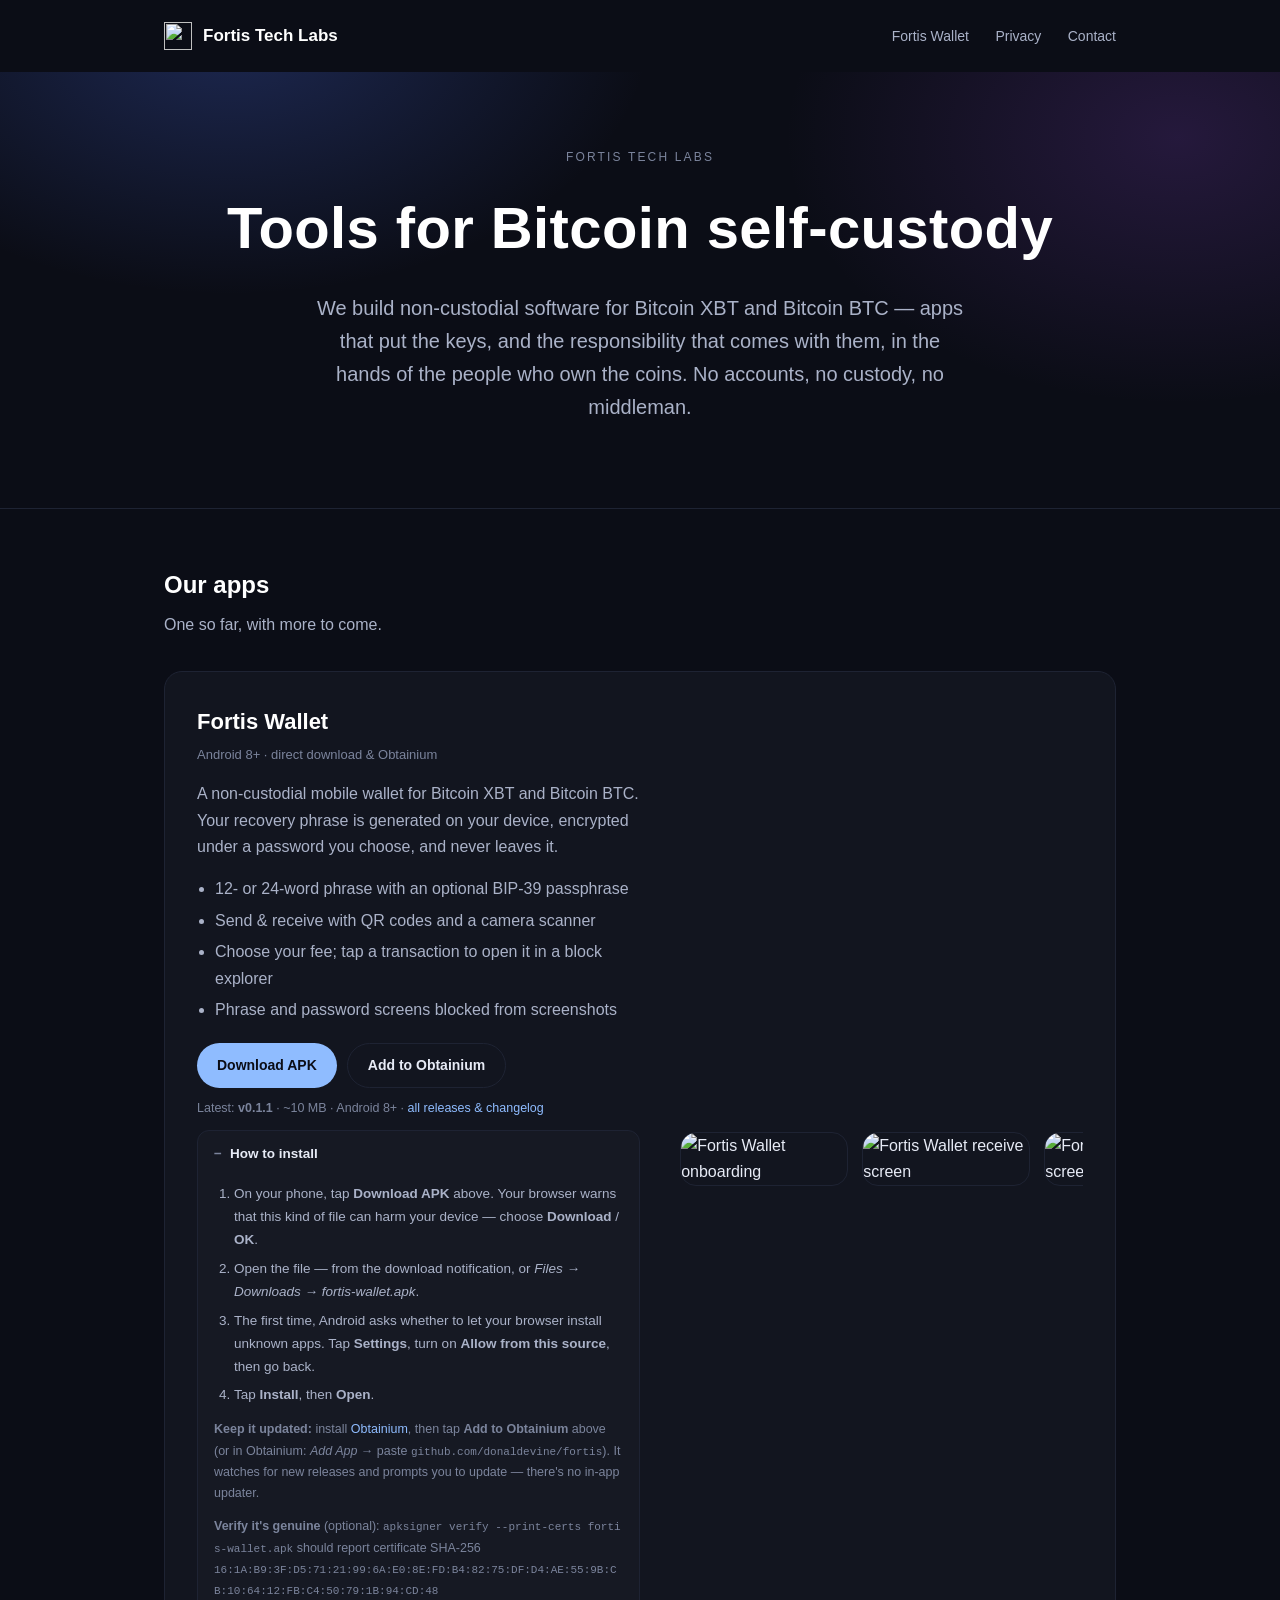
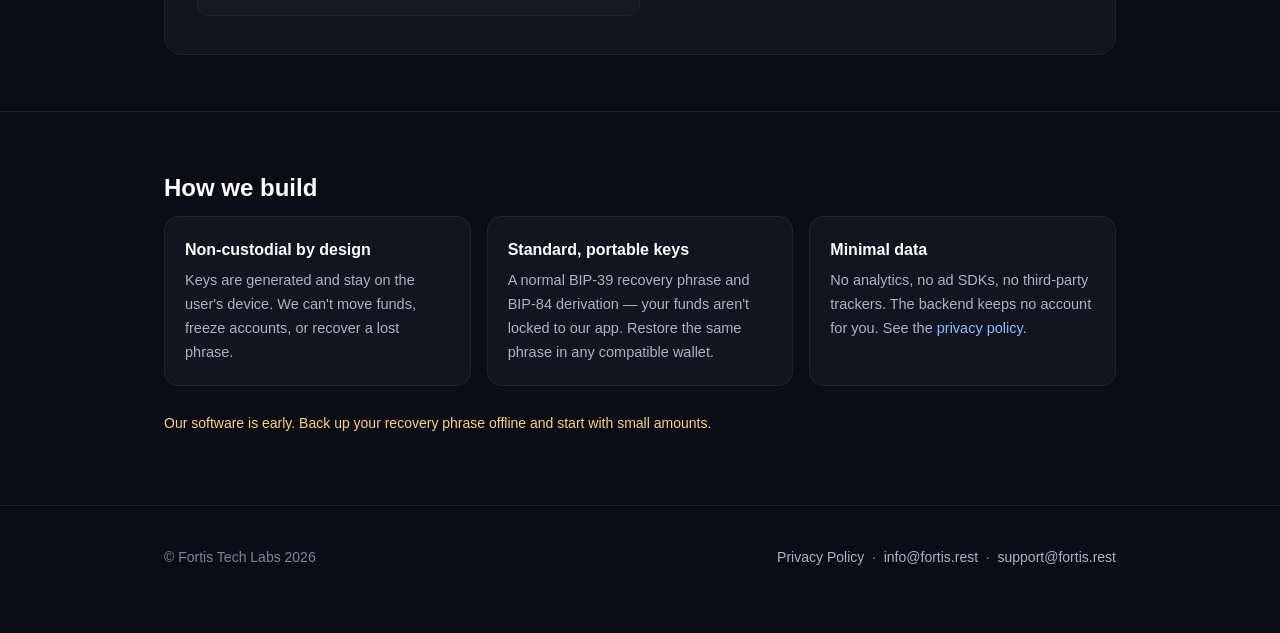
==== site/index.html @ 6f4e207f "site: "How to install" steps on the download card Sideloaded APK — spell out the browser warning, th" ====
<!doctype html>
<html lang="en">
<head>
<meta charset="utf-8">
<meta name="viewport" content="width=device-width, initial-scale=1">
<title>Fortis Tech Labs — tools for Bitcoin self-custody</title>
<meta name="description" content="Fortis Tech Labs builds non-custodial software for Bitcoin. Our first app is Fortis Wallet, for Bitcoin XBT and Bitcoin BTC.">
<meta property="og:title" content="Fortis Tech Labs">
<meta property="og:description" content="Non-custodial software for Bitcoin XBT and Bitcoin BTC.">
<meta property="og:type" content="website">
<meta property="og:url" content="https://fortis.rest/">
<meta property="og:image" content="https://fortis.rest/img/receive.jpg">
<link rel="icon" href="/icon.svg">
<style>
  :root {
    color-scheme: dark;
    --bg: #0b0d16; --card: #12151f; --line: #1e2333;
    --ink: #e7ebf6; --dim: #aab2c8; --faint: #7b849c; --accent: #8fbcff;
  }
  * { box-sizing: border-box; }
  html { scroll-behavior: smooth; overflow-x: hidden; }
  body {
    margin: 0; background: var(--bg); color: var(--ink);
    font: 16px/1.65 -apple-system, "Segoe UI", Roboto, Helvetica, Arial, sans-serif;
    -webkit-text-size-adjust: 100%; overflow-x: hidden;
  }
  img { max-width: 100%; }
  a { color: var(--accent); text-decoration: none; }
  a:hover { text-decoration: underline; }
  .wrap { max-width: 1000px; margin: 0 auto; padding: 0 24px; }

  nav { display: flex; align-items: center; justify-content: space-between; padding: 22px 0; }
  nav .brand { display: flex; align-items: center; gap: 11px; font-weight: 700; font-size: 17px; color: #fff; }
  nav .brand img { width: 28px; height: 28px; }
  nav .links a { color: var(--dim); margin-left: 22px; font-size: 14px; }

  header.hero {
    text-align: center; padding: 76px 0 84px;
    background:
      radial-gradient(600px 380px at 18% -10%, rgba(63,92,196,.34), transparent 70%),
      radial-gradient(560px 380px at 92% 15%, rgba(111,58,168,.26), transparent 70%);
  }
  header.hero .eyebrow { color: var(--faint); letter-spacing: .18em; text-transform: uppercase; font-size: 12px; }
  header.hero h1 { font-size: clamp(34px, 7vw, 58px); margin: 12px 0 16px; letter-spacing: .4px; color: #fff; }
  header.hero p { font-size: clamp(16px, 3.4vw, 20px); color: var(--dim); margin: 0 auto; max-width: 660px; }

  section { padding: 56px 0; border-top: 1px solid var(--line); }
  section h2 { font-size: 24px; color: #fff; margin: 0 0 8px; }
  section .lead { color: var(--dim); max-width: 660px; margin: 0 0 32px; }

  .product {
    display: grid; grid-template-columns: 1.1fr 1fr; gap: 40px; align-items: center;
    background: var(--card); border: 1px solid var(--line); border-radius: 18px; padding: 32px;
  }
  .product h3 { margin: 0 0 4px; font-size: 22px; color: #fff; }
  .product .kicker { color: var(--faint); font-size: 13px; margin: 0 0 14px; }
  .product ul { margin: 14px 0 20px; padding-left: 18px; color: var(--dim); }
  .product li { margin: 5px 0; }
  .product .cta { display: inline-block; font-size: 13px; color: var(--faint);
    border: 1px solid var(--line); border-radius: 999px; padding: 7px 16px; }
  .dl { display: flex; flex-wrap: wrap; gap: 10px; margin: 4px 0 10px; }
  .dl a { display: inline-flex; align-items: center; gap: 8px; font-size: 14px;
    font-weight: 600; border-radius: 999px; padding: 10px 20px; }
  .dl .primary { background: var(--accent); color: #0b0d16; }
  .dl .primary:hover { text-decoration: none; filter: brightness(1.06); }
  .dl .secondary { border: 1px solid var(--line); color: var(--ink); }
  .dl .secondary:hover { text-decoration: none; border-color: var(--accent); }
  .dl-note { font-size: 12.5px; color: var(--faint); margin: 0 0 10px; line-height: 1.7; }
  .dl-note code { font-size: 11px; word-break: break-all; }
  .install { margin: 0 0 6px; border: 1px solid var(--line); border-radius: 12px;
    background: rgba(255,255,255,.015); }
  .install > summary { cursor: pointer; padding: 12px 16px; font-size: 13.5px;
    font-weight: 600; color: var(--ink); list-style: none; }
  .install > summary::-webkit-details-marker { display: none; }
  .install > summary::marker { content: ""; }
  .install > summary::before { content: "+"; color: var(--faint); margin-right: 8px; }
  .install[open] > summary::before { content: "\2212"; }
  .install .body { padding: 0 16px 14px; }
  .install ol { margin: 4px 0 0; padding-left: 20px; color: var(--dim);
    font-size: 13.5px; line-height: 1.7; }
  .install li { margin: 6px 0; }
  .install .sub { margin: 12px 0 0; font-size: 12.5px; color: var(--faint); line-height: 1.7; }
  .install code { font-size: 11px; word-break: break-all; }
  .product .shots { display: flex; gap: 14px; max-width: 100%; overflow-x: auto; padding-bottom: 8px; }
  .product .shots img { width: 168px; flex: none; border-radius: 16px; border: 1px solid var(--line); }

  .grid { display: grid; grid-template-columns: repeat(auto-fit, minmax(min(100%, 220px), 1fr)); gap: 16px; }
  .feature { background: var(--card); border: 1px solid var(--line); border-radius: 14px; padding: 20px; }
  .feature h3 { margin: 0 0 6px; font-size: 16px; color: #fff; }
  .feature p { margin: 0; color: var(--dim); font-size: 14.5px; }

  footer { border-top: 1px solid var(--line); padding: 40px 0 64px; color: var(--faint); font-size: 14px; }
  footer .row { display: flex; flex-wrap: wrap; gap: 14px 26px; align-items: center; justify-content: space-between; }
  footer a { color: var(--dim); }
  .warn { color: #ffcf7a; }

  @media (max-width: 720px) {
    .product { grid-template-columns: 1fr; gap: 26px; padding: 24px; }
  }
  @media (max-width: 560px) {
    nav .links a[href="#wallet"] { display: none; }
    nav .links a { margin-left: 16px; font-size: 13px; }
    header.hero { padding: 52px 0 60px; }
    section { padding: 44px 0; }
  }
</style>
</head>
<body>

<div class="wrap">
  <nav>
    <span class="brand"><img src="/icon.svg" alt=""> Fortis Tech Labs</span>
    <span class="links">
      <a href="#wallet">Fortis Wallet</a>
      <a href="/privacy">Privacy</a>
      <a href="mailto:info@fortis.rest">Contact</a>
    </span>
  </nav>
</div>

<header class="hero">
  <div class="wrap">
    <div class="eyebrow">Fortis Tech Labs</div>
    <h1>Tools for Bitcoin self-custody</h1>
    <p>We build non-custodial software for Bitcoin XBT and Bitcoin BTC — apps that put the keys, and the responsibility that comes with them, in the hands of the people who own the coins. No accounts, no custody, no middleman.</p>
  </div>
</header>

<section id="wallet">
  <div class="wrap">
    <h2>Our apps</h2>
    <p class="lead">One so far, with more to come.</p>
    <div class="product">
      <div>
        <h3>Fortis Wallet</h3>
        <p class="kicker">Android 8+ · direct download &amp; Obtainium</p>
        <p style="color:var(--dim)">A non-custodial mobile wallet for Bitcoin XBT and Bitcoin BTC. Your recovery phrase is generated on your device, encrypted under a password you choose, and never leaves it.</p>
        <ul>
          <li>12- or 24-word phrase with an optional BIP-39 passphrase</li>
          <li>Send &amp; receive with QR codes and a camera scanner</li>
          <li>Choose your fee; tap a transaction to open it in a block explorer</li>
          <li>Phrase and password screens blocked from screenshots</li>
        </ul>
        <div class="dl">
          <a class="primary" href="https://github.com/donaldevine/fortis/releases/latest/download/fortis-wallet.apk">Download APK</a>
          <a class="secondary" href="https://apps.obtainium.imranr.dev/redirect?r=obtainium%3A%2F%2Fadd%2Fhttps%253A%252F%252Fgithub.com%252Fdonaldevine%252Ffortis" target="_blank" rel="noopener">Add to Obtainium</a>
        </div>
        <p class="dl-note">
          Latest: <strong>v0.1.1</strong> · ~10&nbsp;MB · Android 8+ ·
          <a href="https://github.com/donaldevine/fortis/releases">all releases &amp; changelog</a>
        </p>
        <details class="install" open>
          <summary>How to install</summary>
          <div class="body">
            <ol>
              <li>On your phone, tap <strong>Download APK</strong> above. Your browser warns that this kind of file can harm your device — choose <strong>Download</strong> / <strong>OK</strong>.</li>
              <li>Open the file — from the download notification, or <em>Files → Downloads → fortis-wallet.apk</em>.</li>
              <li>The first time, Android asks whether to let your browser install unknown apps. Tap <strong>Settings</strong>, turn on <strong>Allow from this source</strong>, then go back.</li>
              <li>Tap <strong>Install</strong>, then <strong>Open</strong>.</li>
            </ol>
            <p class="sub">
              <strong>Keep it updated:</strong> install <a href="https://obtainium.imranr.dev/">Obtainium</a>, then tap
              <strong>Add to Obtainium</strong> above (or in Obtainium: <em>Add App</em> → paste
              <code>github.com/donaldevine/fortis</code>). It watches for new releases and prompts you to update — there's no in-app updater.
            </p>
            <p class="sub">
              <strong>Verify it's genuine</strong> (optional): <code>apksigner verify --print-certs fortis-wallet.apk</code>
              should report certificate SHA-256<br>
              <code>16:1A:B9:3F:D5:71:21:99:6A:E0:8E:FD:B4:82:75:DF:D4:AE:55:9B:CB:10:64:12:FB:C4:50:79:1B:94:CD:48</code>
            </p>
          </div>
        </details>
      </div>
      <div class="shots">
        <img src="/img/onboard.jpg" alt="Fortis Wallet onboarding" loading="lazy">
        <img src="/img/receive.jpg" alt="Fortis Wallet receive screen" loading="lazy">
        <img src="/img/send.jpg" alt="Fortis Wallet send screen" loading="lazy">
      </div>
    </div>
  </div>
</section>

<section>
  <div class="wrap">
    <h2>How we build</h2>
    <div class="grid">
      <div class="feature">
        <h3>Non-custodial by design</h3>
        <p>Keys are generated and stay on the user's device. We can't move funds, freeze accounts, or recover a lost phrase.</p>
      </div>
      <div class="feature">
        <h3>Standard, portable keys</h3>
        <p>A normal BIP-39 recovery phrase and BIP-84 derivation — your funds aren't locked to our app. Restore the same phrase in any compatible wallet.</p>
      </div>
      <div class="feature">
        <h3>Minimal data</h3>
        <p>No analytics, no ad SDKs, no third-party trackers. The backend keeps no account for you. See the <a href="/privacy">privacy policy</a>.</p>
      </div>
    </div>
    <p class="warn" style="font-size:14px; margin-top:26px">Our software is early. Back up your recovery phrase offline and start with small amounts.</p>
  </div>
</section>

<footer>
  <div class="wrap row">
    <span>&copy; Fortis Tech Labs 2026</span>
    <span>
      <a href="/privacy">Privacy Policy</a> &nbsp;·&nbsp;
      <a href="mailto:info@fortis.rest">info@fortis.rest</a> &nbsp;·&nbsp;
      <a href="mailto:support@fortis.rest">support@fortis.rest</a>
    </span>
  </div>
</footer>

</body>
</html>
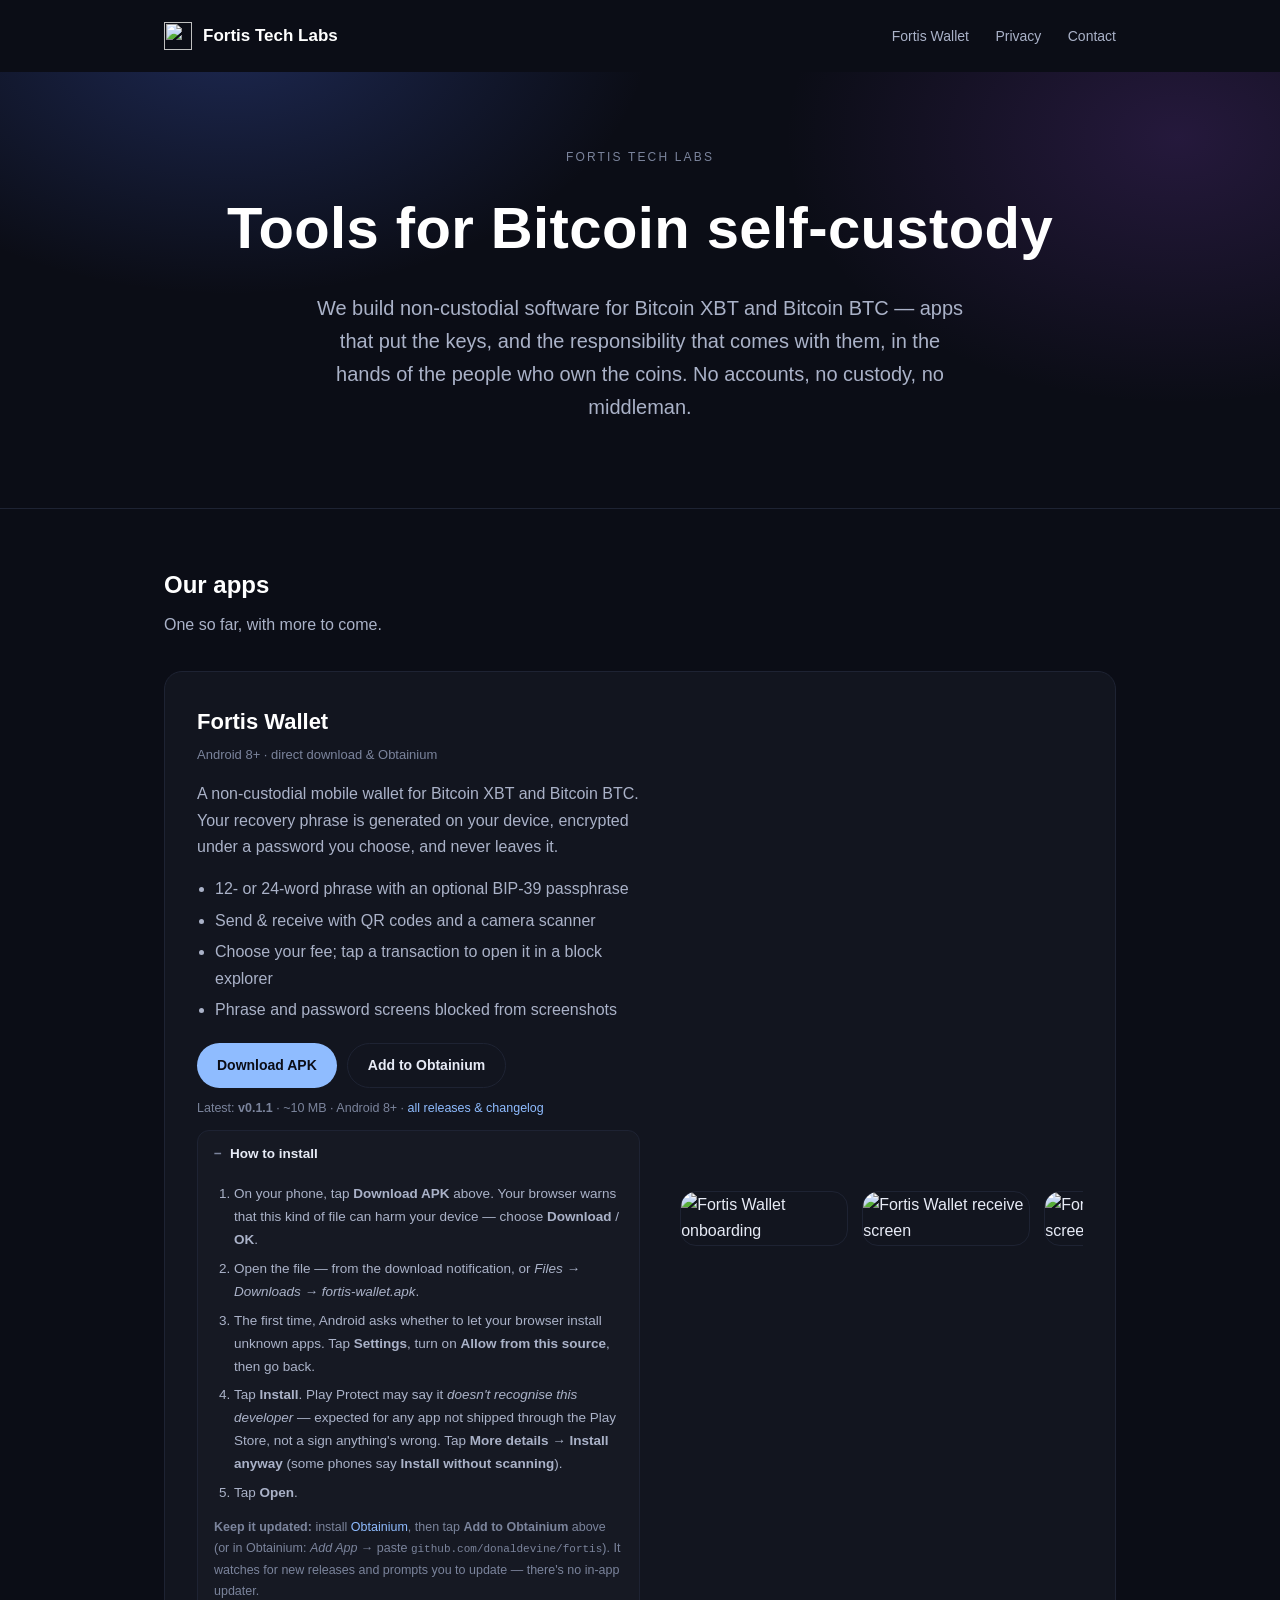
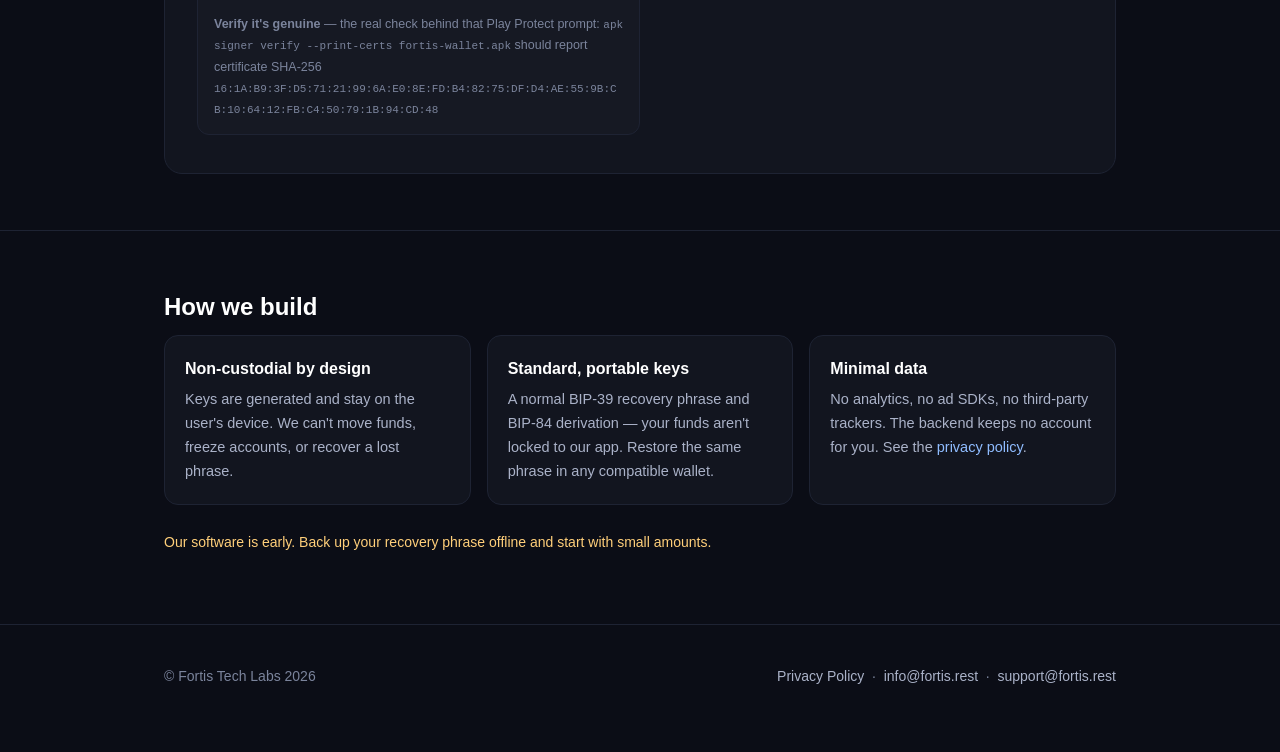
==== commit 71245bfc: "site: cover the Play Protect "unrecognised developer" prompt Every Pixel hits this on a sideloaded i" ====
--- a/site/index.html
+++ b/site/index.html
@@ -156,7 +156,8 @@
               <li>On your phone, tap <strong>Download APK</strong> above. Your browser warns that this kind of file can harm your device — choose <strong>Download</strong> / <strong>OK</strong>.</li>
               <li>Open the file — from the download notification, or <em>Files → Downloads → fortis-wallet.apk</em>.</li>
               <li>The first time, Android asks whether to let your browser install unknown apps. Tap <strong>Settings</strong>, turn on <strong>Allow from this source</strong>, then go back.</li>
-              <li>Tap <strong>Install</strong>, then <strong>Open</strong>.</li>
+              <li>Tap <strong>Install</strong>. Play Protect may say it <em>doesn't recognise this developer</em> — expected for any app not shipped through the Play Store, not a sign anything's wrong. Tap <strong>More details → Install anyway</strong> (some phones say <strong>Install without scanning</strong>).</li>
+              <li>Tap <strong>Open</strong>.</li>
             </ol>
             <p class="sub">
               <strong>Keep it updated:</strong> install <a href="https://obtainium.imranr.dev/">Obtainium</a>, then tap
@@ -164,8 +165,8 @@
               <code>github.com/donaldevine/fortis</code>). It watches for new releases and prompts you to update — there's no in-app updater.
             </p>
             <p class="sub">
-              <strong>Verify it's genuine</strong> (optional): <code>apksigner verify --print-certs fortis-wallet.apk</code>
-              should report certificate SHA-256<br>
+              <strong>Verify it's genuine</strong> — the real check behind that Play Protect prompt:
+              <code>apksigner verify --print-certs fortis-wallet.apk</code> should report certificate SHA-256<br>
               <code>16:1A:B9:3F:D5:71:21:99:6A:E0:8E:FD:B4:82:75:DF:D4:AE:55:9B:CB:10:64:12:FB:C4:50:79:1B:94:CD:48</code>
             </p>
           </div>
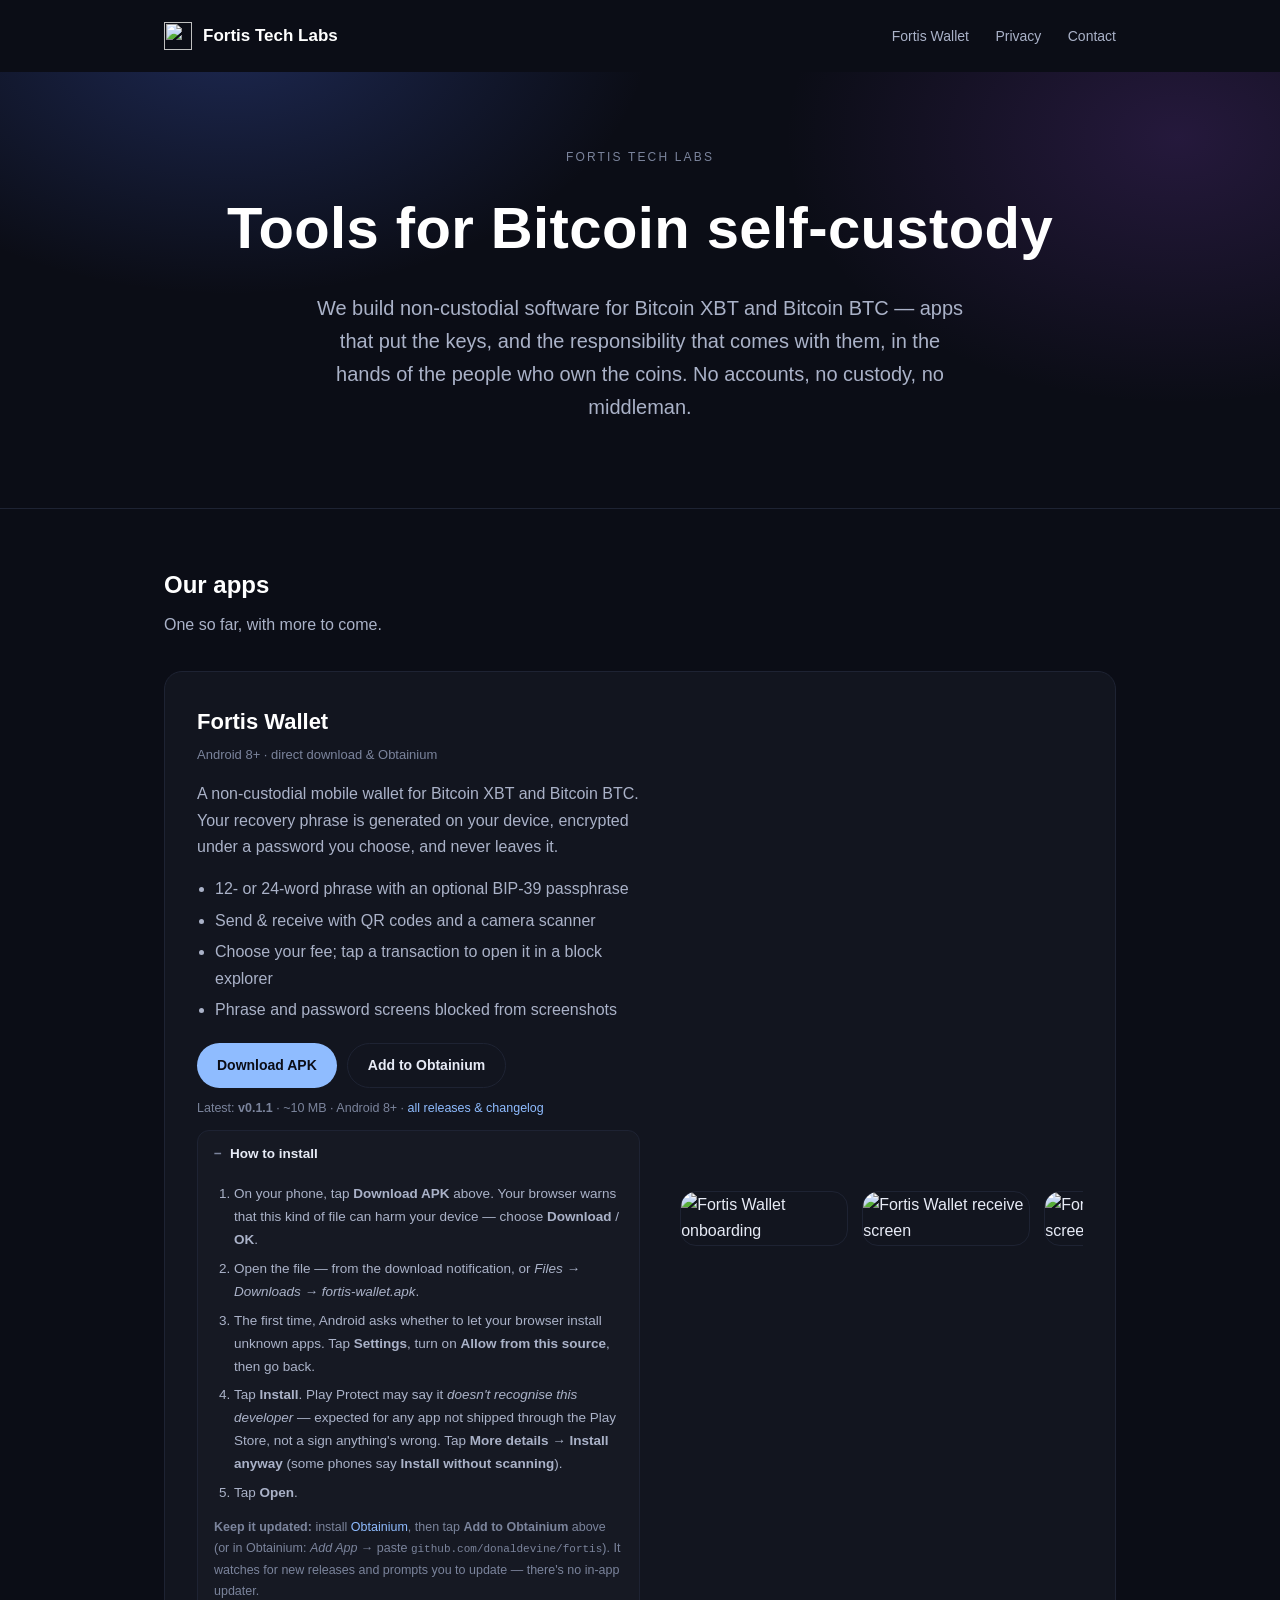
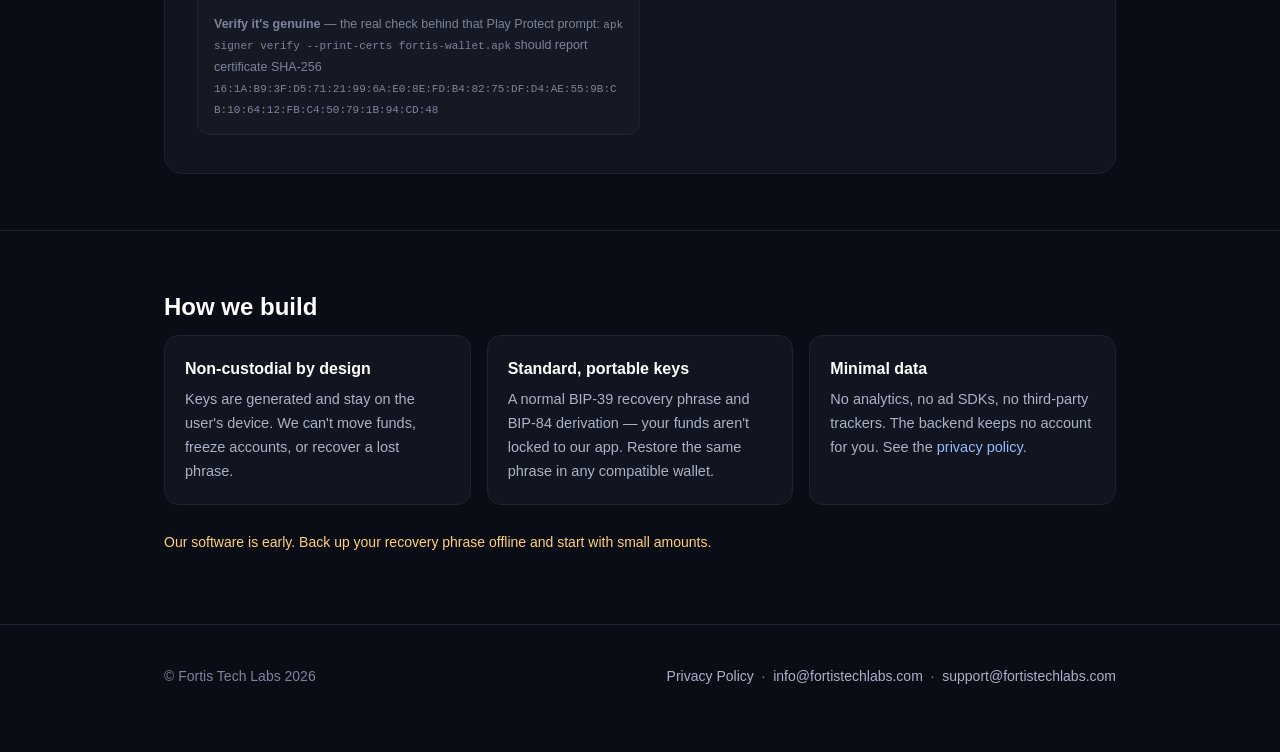
==== commit 040c51eb: "domain: fortis.rest -> fortistechlabs.com (site + API) New company domain. Site moves to fortistechl" ====
--- a/site/index.html
+++ b/site/index.html
@@ -8,8 +8,8 @@
 <meta property="og:title" content="Fortis Tech Labs">
 <meta property="og:description" content="Non-custodial software for Bitcoin XBT and Bitcoin BTC.">
 <meta property="og:type" content="website">
-<meta property="og:url" content="https://fortis.rest/">
-<meta property="og:image" content="https://fortis.rest/img/receive.jpg">
+<meta property="og:url" content="https://fortistechlabs.com/">
+<meta property="og:image" content="https://fortistechlabs.com/img/receive.jpg">
 <link rel="icon" href="/icon.svg">
 <style>
   :root {
@@ -113,7 +113,7 @@
     <span class="links">
       <a href="#wallet">Fortis Wallet</a>
       <a href="/privacy">Privacy</a>
-      <a href="mailto:info@fortis.rest">Contact</a>
+      <a href="mailto:info@fortistechlabs.com">Contact</a>
     </span>
   </nav>
 </div>
@@ -207,8 +207,8 @@
     <span>&copy; Fortis Tech Labs 2026</span>
     <span>
       <a href="/privacy">Privacy Policy</a> &nbsp;·&nbsp;
-      <a href="mailto:info@fortis.rest">info@fortis.rest</a> &nbsp;·&nbsp;
-      <a href="mailto:support@fortis.rest">support@fortis.rest</a>
+      <a href="mailto:info@fortistechlabs.com">info@fortistechlabs.com</a> &nbsp;·&nbsp;
+      <a href="mailto:support@fortistechlabs.com">support@fortistechlabs.com</a>
     </span>
   </div>
 </footer>
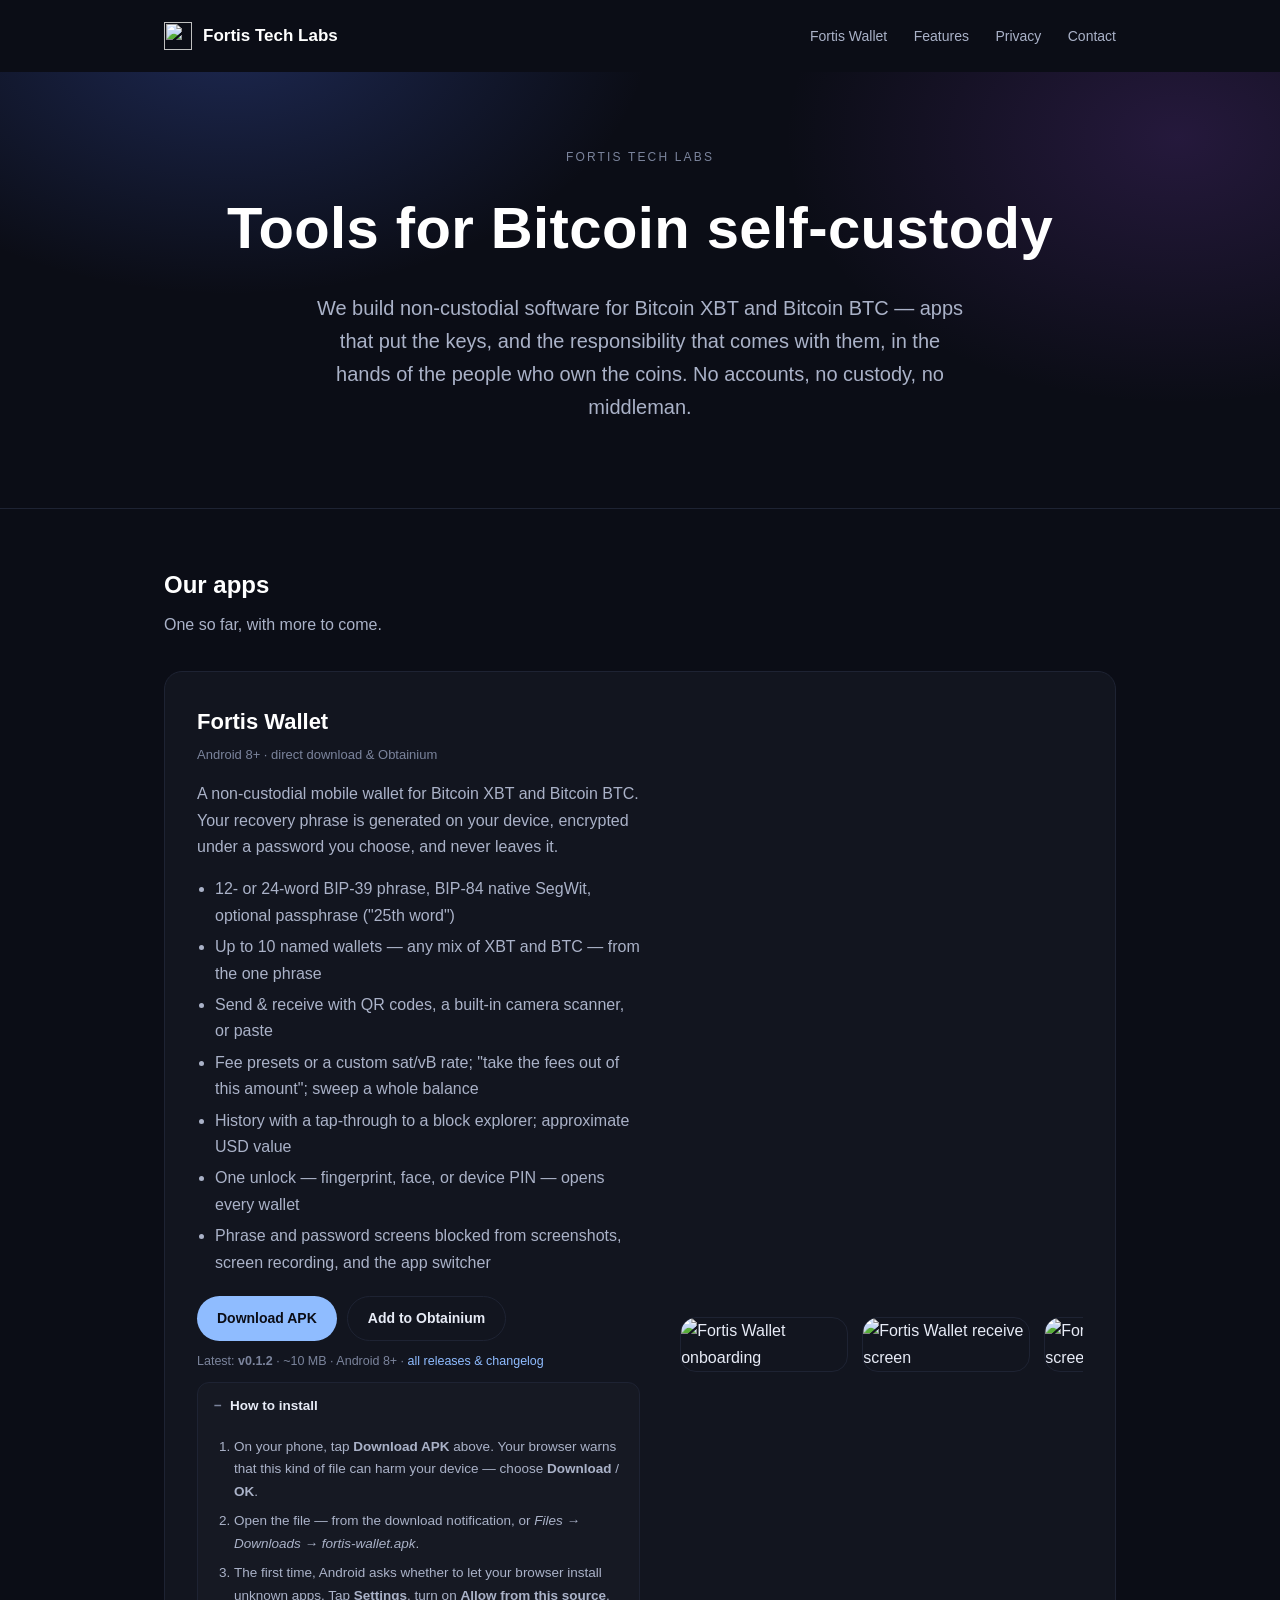
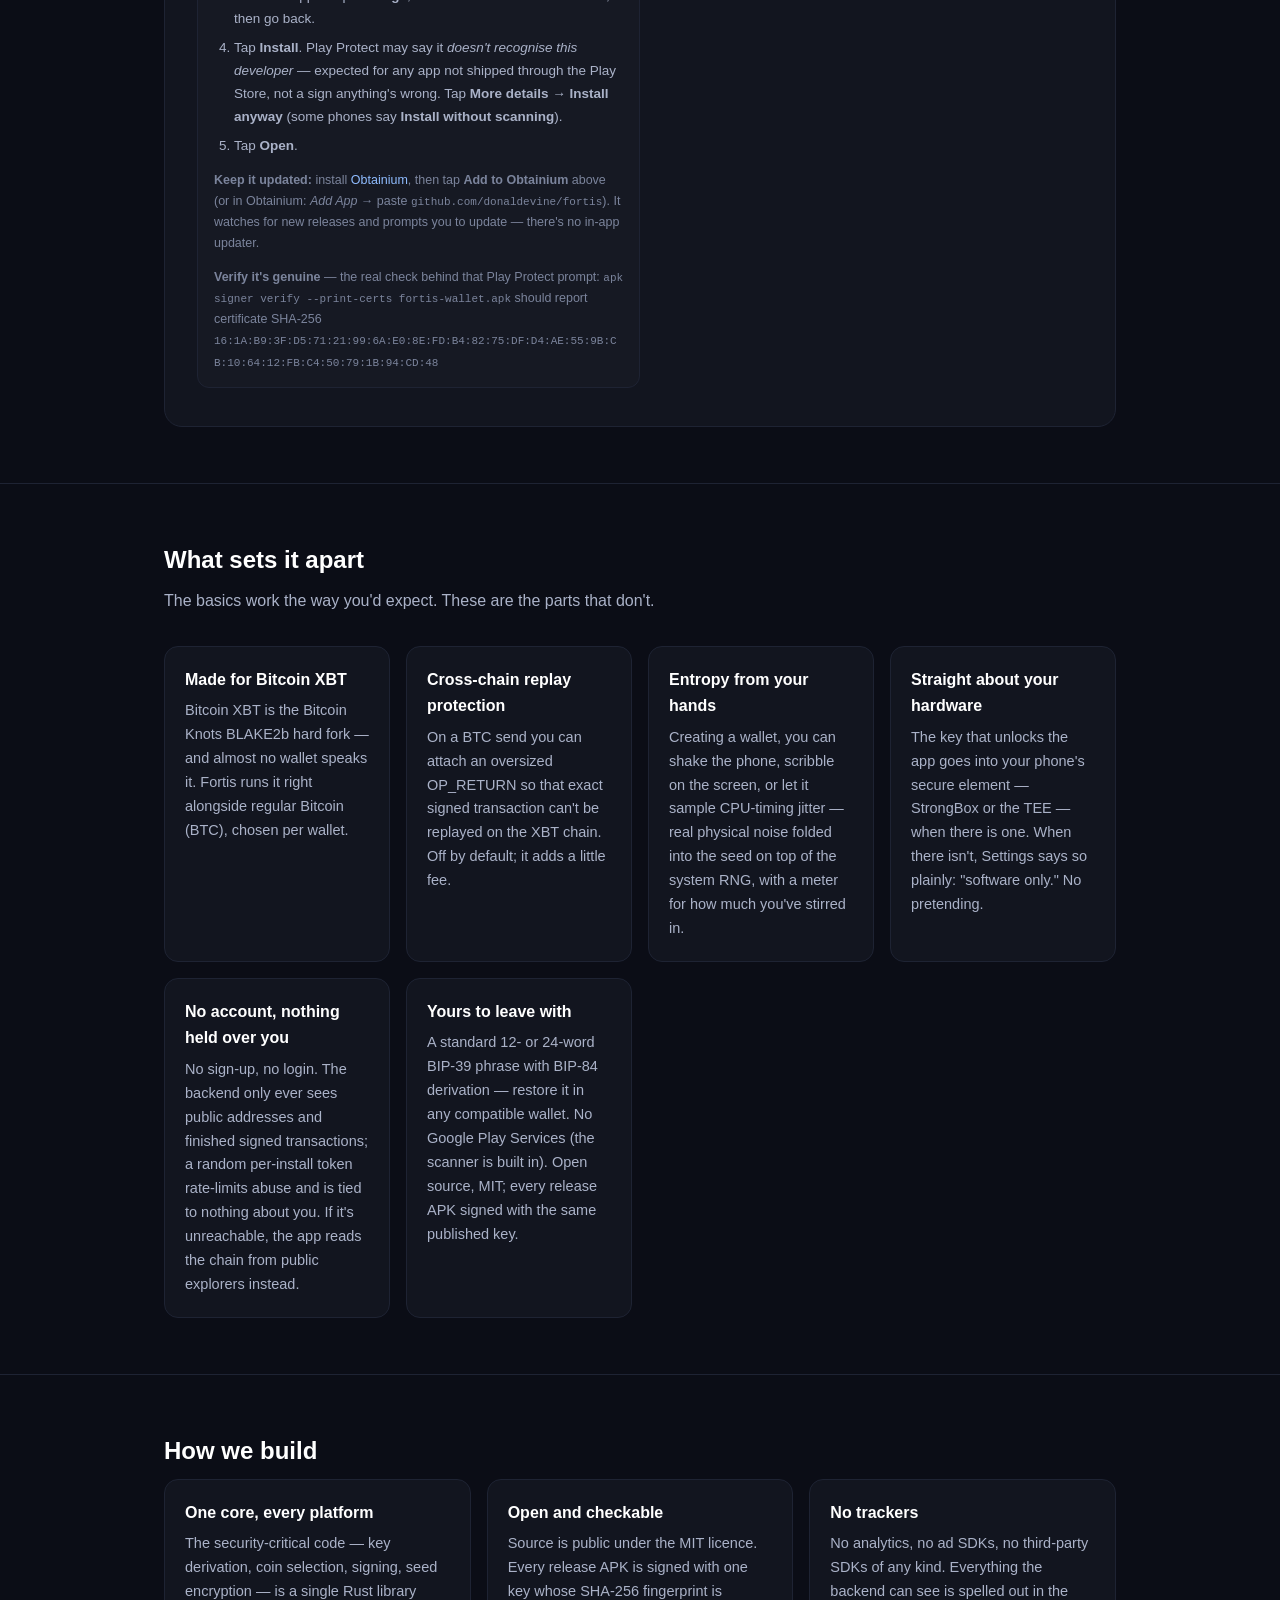
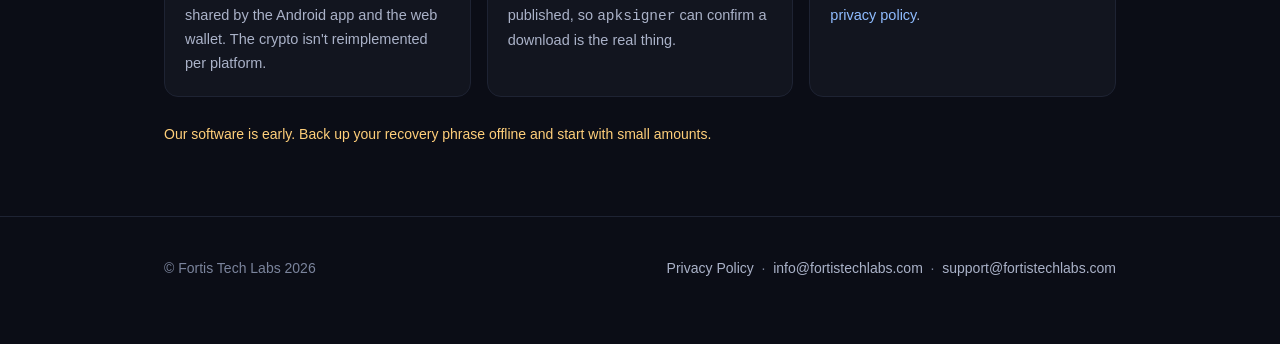
==== commit de08b12f: "site: spell out what the wallet does + what's distinctive - fuller feature list on the download card" ====
--- a/site/index.html
+++ b/site/index.html
@@ -27,6 +27,7 @@
   img { max-width: 100%; }
   a { color: var(--accent); text-decoration: none; }
   a:hover { text-decoration: underline; }
+  code { font-family: ui-monospace, SFMono-Regular, Menlo, Consolas, monospace; }
   .wrap { max-width: 1000px; margin: 0 auto; padding: 0 24px; }
 
   nav { display: flex; align-items: center; justify-content: space-between; padding: 22px 0; }
@@ -112,6 +113,7 @@
     <span class="brand"><img src="/icon.svg" alt=""> Fortis Tech Labs</span>
     <span class="links">
       <a href="#wallet">Fortis Wallet</a>
+      <a href="#features">Features</a>
       <a href="/privacy">Privacy</a>
       <a href="mailto:info@fortistechlabs.com">Contact</a>
     </span>
@@ -136,17 +138,20 @@
         <p class="kicker">Android 8+ · direct download &amp; Obtainium</p>
         <p style="color:var(--dim)">A non-custodial mobile wallet for Bitcoin XBT and Bitcoin BTC. Your recovery phrase is generated on your device, encrypted under a password you choose, and never leaves it.</p>
         <ul>
-          <li>12- or 24-word phrase with an optional BIP-39 passphrase</li>
-          <li>Send &amp; receive with QR codes and a camera scanner</li>
-          <li>Choose your fee; tap a transaction to open it in a block explorer</li>
-          <li>Phrase and password screens blocked from screenshots</li>
+          <li>12- or 24-word BIP-39 phrase, BIP-84 native SegWit, optional passphrase ("25th word")</li>
+          <li>Up to 10 named wallets — any mix of XBT and BTC — from the one phrase</li>
+          <li>Send &amp; receive with QR codes, a built-in camera scanner, or paste</li>
+          <li>Fee presets or a custom sat/vB rate; "take the fees out of this amount"; sweep a whole balance</li>
+          <li>History with a tap-through to a block explorer; approximate USD value</li>
+          <li>One unlock — fingerprint, face, or device PIN — opens every wallet</li>
+          <li>Phrase and password screens blocked from screenshots, screen recording, and the app switcher</li>
         </ul>
         <div class="dl">
           <a class="primary" href="https://github.com/donaldevine/fortis/releases/latest/download/fortis-wallet.apk">Download APK</a>
           <a class="secondary" href="https://apps.obtainium.imranr.dev/redirect?r=obtainium%3A%2F%2Fadd%2Fhttps%253A%252F%252Fgithub.com%252Fdonaldevine%252Ffortis" target="_blank" rel="noopener">Add to Obtainium</a>
         </div>
         <p class="dl-note">
-          Latest: <strong>v0.1.1</strong> · ~10&nbsp;MB · Android 8+ ·
+          Latest: <strong>v0.1.2</strong> · ~10&nbsp;MB · Android 8+ ·
           <a href="https://github.com/donaldevine/fortis/releases">all releases &amp; changelog</a>
         </p>
         <details class="install" open>
@@ -181,21 +186,54 @@
   </div>
 </section>
 
+<section id="features">
+  <div class="wrap">
+    <h2>What sets it apart</h2>
+    <p class="lead">The basics work the way you'd expect. These are the parts that don't.</p>
+    <div class="grid">
+      <div class="feature">
+        <h3>Made for Bitcoin XBT</h3>
+        <p>Bitcoin XBT is the Bitcoin Knots BLAKE2b hard fork — and almost no wallet speaks it. Fortis runs it right alongside regular Bitcoin (BTC), chosen per wallet.</p>
+      </div>
+      <div class="feature">
+        <h3>Cross-chain replay protection</h3>
+        <p>On a BTC send you can attach an oversized OP_RETURN so that exact signed transaction can't be replayed on the XBT chain. Off by default; it adds a little fee.</p>
+      </div>
+      <div class="feature">
+        <h3>Entropy from your hands</h3>
+        <p>Creating a wallet, you can shake the phone, scribble on the screen, or let it sample CPU-timing jitter — real physical noise folded into the seed on top of the system RNG, with a meter for how much you've stirred in.</p>
+      </div>
+      <div class="feature">
+        <h3>Straight about your hardware</h3>
+        <p>The key that unlocks the app goes into your phone's secure element — StrongBox or the TEE — when there is one. When there isn't, Settings says so plainly: "software only." No pretending.</p>
+      </div>
+      <div class="feature">
+        <h3>No account, nothing held over you</h3>
+        <p>No sign-up, no login. The backend only ever sees public addresses and finished signed transactions; a random per-install token rate-limits abuse and is tied to nothing about you. If it's unreachable, the app reads the chain from public explorers instead.</p>
+      </div>
+      <div class="feature">
+        <h3>Yours to leave with</h3>
+        <p>A standard 12- or 24-word BIP-39 phrase with BIP-84 derivation — restore it in any compatible wallet. No Google Play Services (the scanner is built in). Open source, MIT; every release APK signed with the same published key.</p>
+      </div>
+    </div>
+  </div>
+</section>
+
 <section>
   <div class="wrap">
     <h2>How we build</h2>
     <div class="grid">
       <div class="feature">
-        <h3>Non-custodial by design</h3>
-        <p>Keys are generated and stay on the user's device. We can't move funds, freeze accounts, or recover a lost phrase.</p>
-      </div>
-      <div class="feature">
-        <h3>Standard, portable keys</h3>
-        <p>A normal BIP-39 recovery phrase and BIP-84 derivation — your funds aren't locked to our app. Restore the same phrase in any compatible wallet.</p>
-      </div>
-      <div class="feature">
-        <h3>Minimal data</h3>
-        <p>No analytics, no ad SDKs, no third-party trackers. The backend keeps no account for you. See the <a href="/privacy">privacy policy</a>.</p>
+        <h3>One core, every platform</h3>
+        <p>The security-critical code — key derivation, coin selection, signing, seed encryption — is a single Rust library shared by the Android app and the web wallet. The crypto isn't reimplemented per platform.</p>
+      </div>
+      <div class="feature">
+        <h3>Open and checkable</h3>
+        <p>Source is public under the MIT licence. Every release APK is signed with one key whose SHA-256 fingerprint is published, so <code>apksigner</code> can confirm a download is the real thing.</p>
+      </div>
+      <div class="feature">
+        <h3>No trackers</h3>
+        <p>No analytics, no ad SDKs, no third-party SDKs of any kind. Everything the backend can see is spelled out in the <a href="/privacy">privacy policy</a>.</p>
       </div>
     </div>
     <p class="warn" style="font-size:14px; margin-top:26px">Our software is early. Back up your recovery phrase offline and start with small amounts.</p>
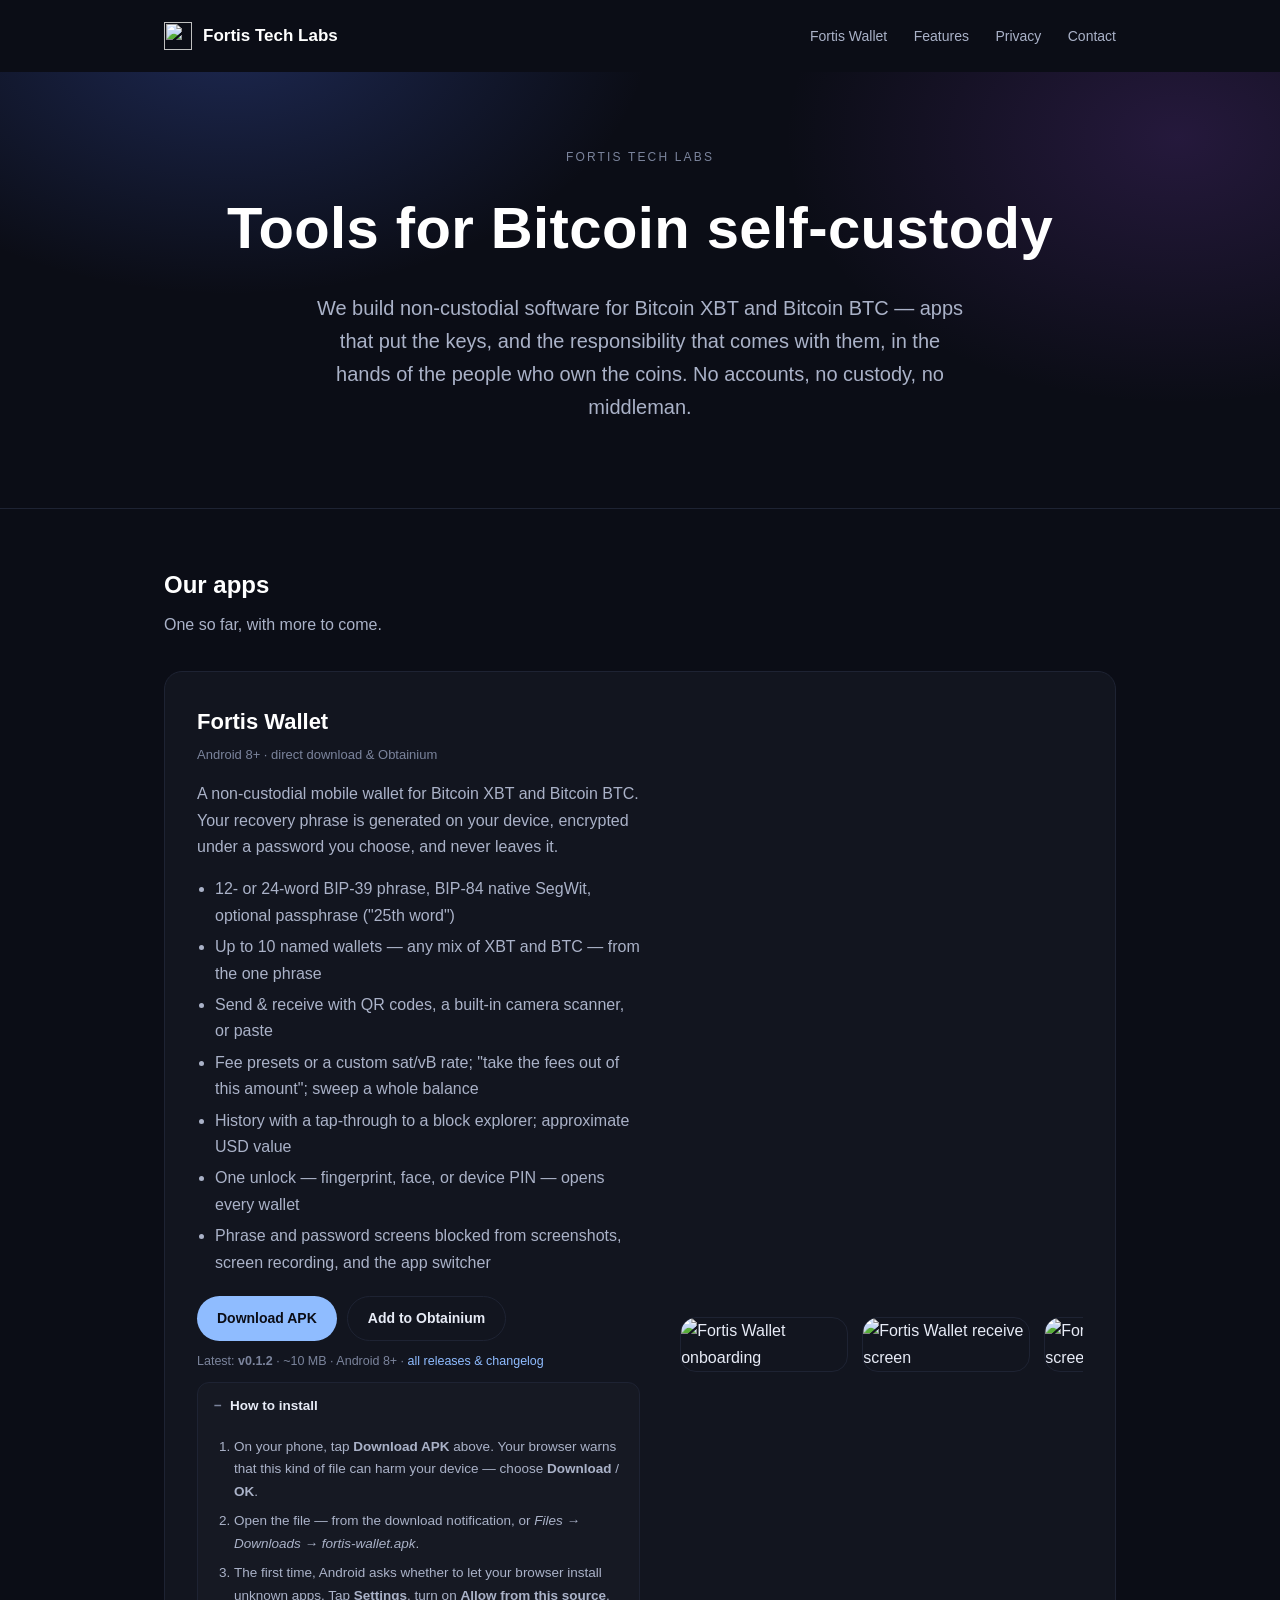
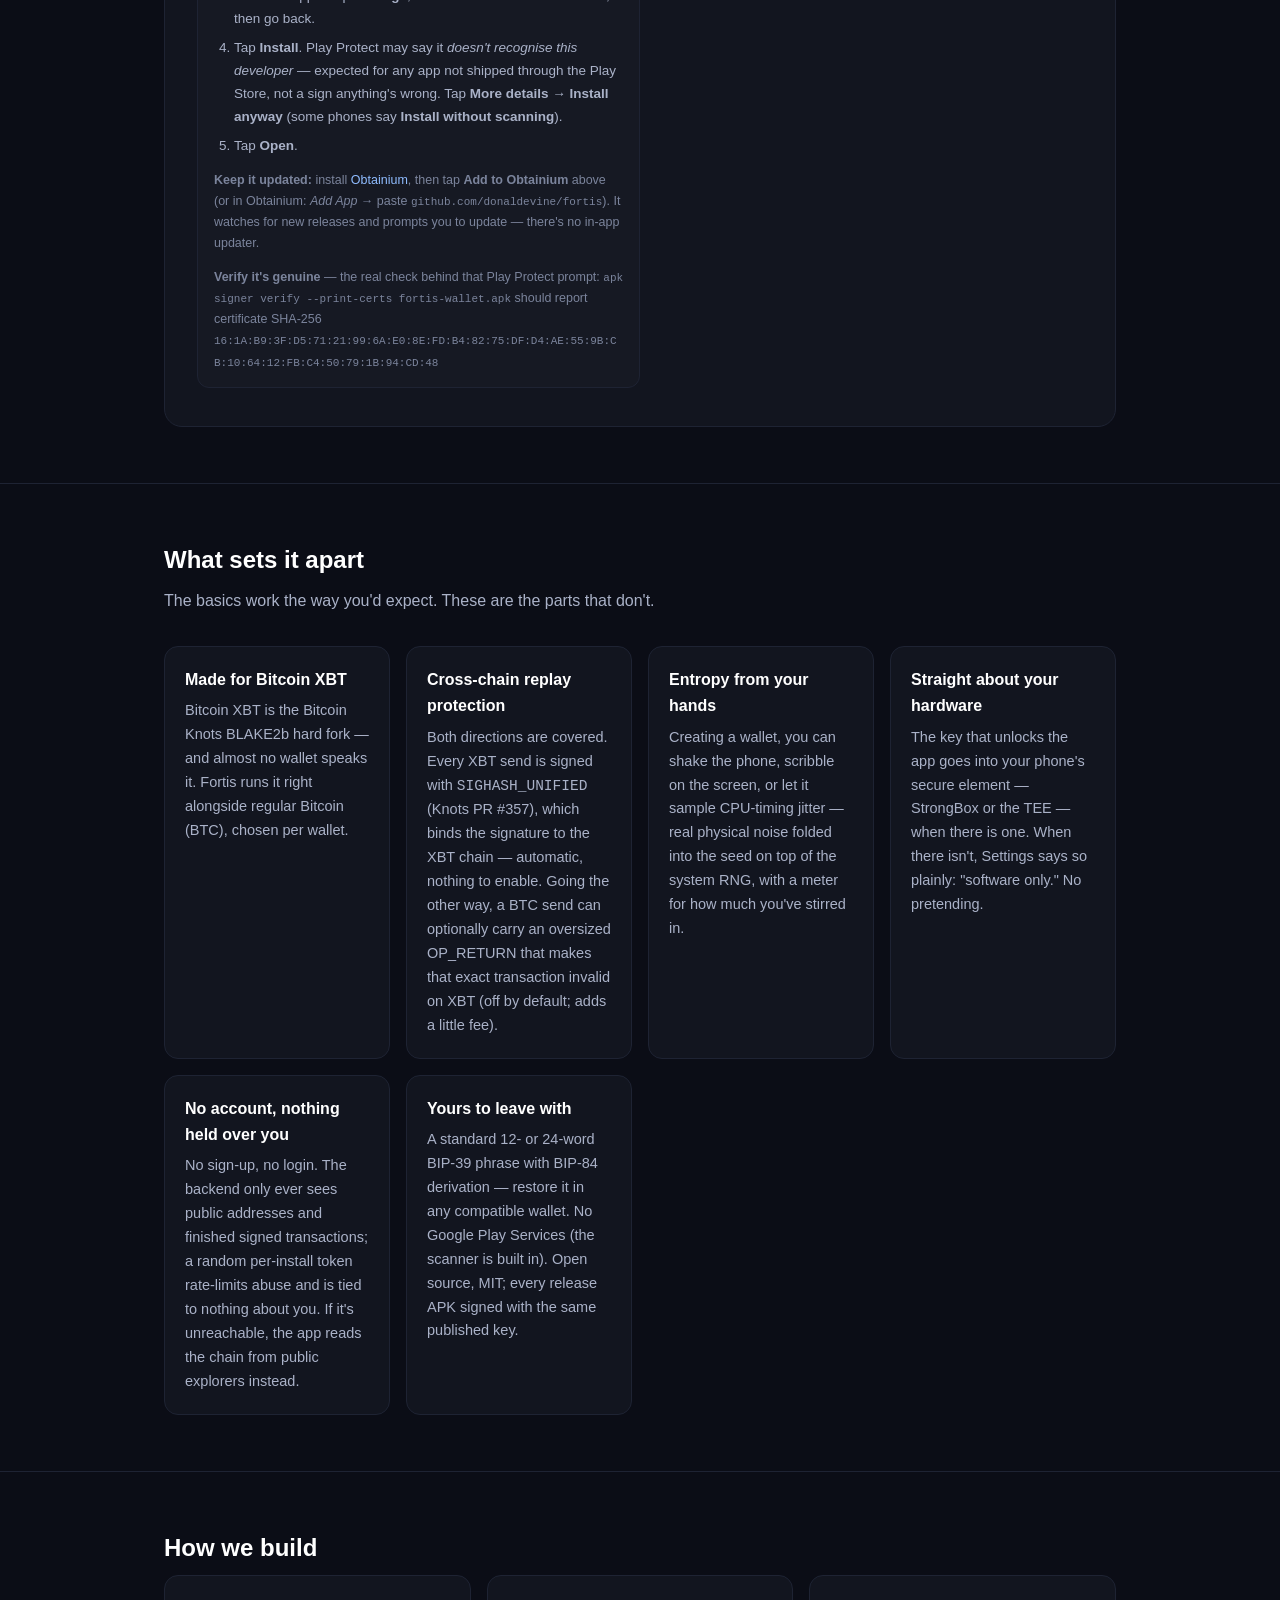
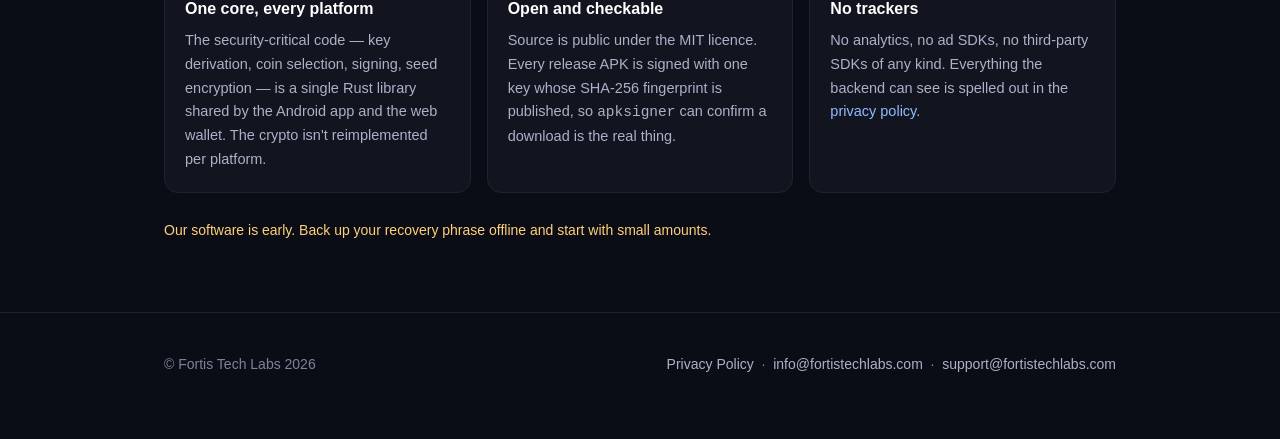
==== commit 83a558f1: "site: replay-protection card covers both directions XBT sends are SIGHASH_UNIFIED-signed automatical" ====
--- a/site/index.html
+++ b/site/index.html
@@ -197,7 +197,7 @@
       </div>
       <div class="feature">
         <h3>Cross-chain replay protection</h3>
-        <p>On a BTC send you can attach an oversized OP_RETURN so that exact signed transaction can't be replayed on the XBT chain. Off by default; it adds a little fee.</p>
+        <p>Both directions are covered. Every XBT send is signed with <code>SIGHASH_UNIFIED</code> (Knots PR&nbsp;#357), which binds the signature to the XBT chain — automatic, nothing to enable. Going the other way, a BTC send can optionally carry an oversized OP_RETURN that makes that exact transaction invalid on XBT (off by default; adds a little fee).</p>
       </div>
       <div class="feature">
         <h3>Entropy from your hands</h3>
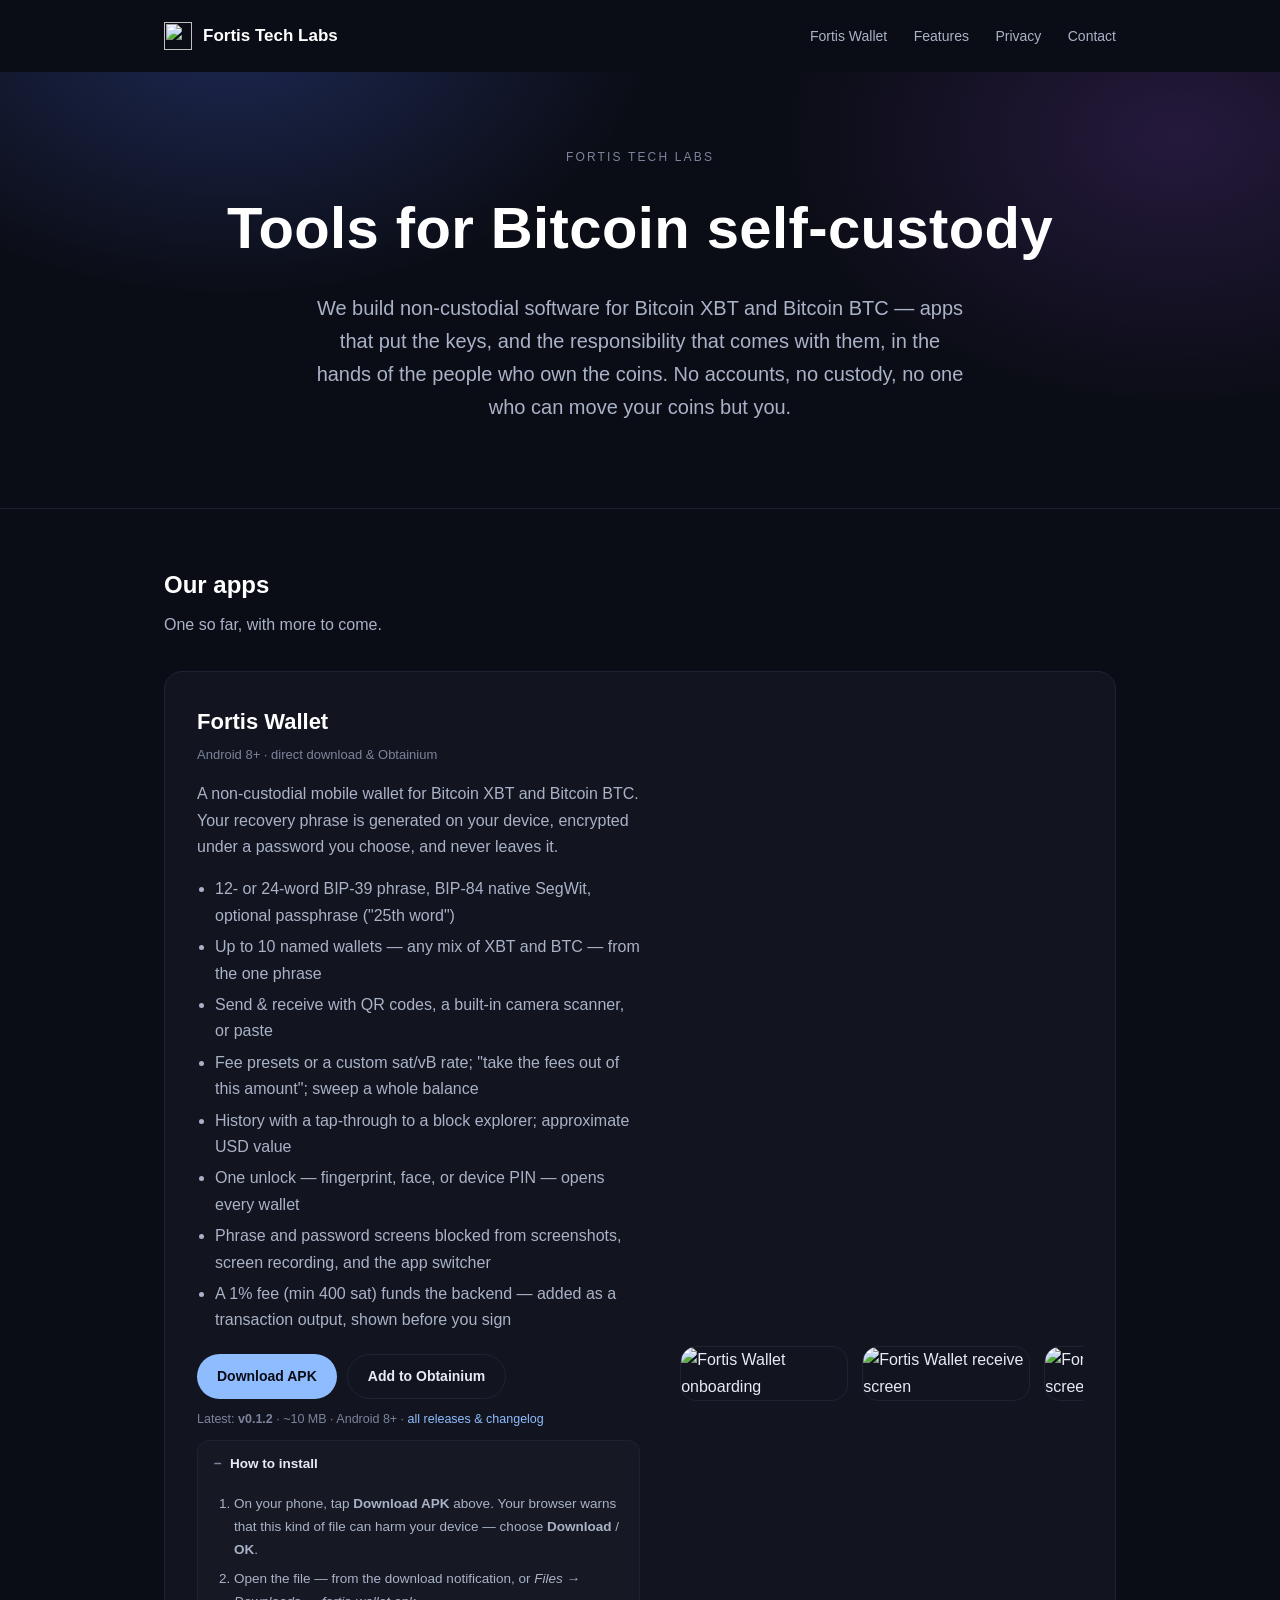
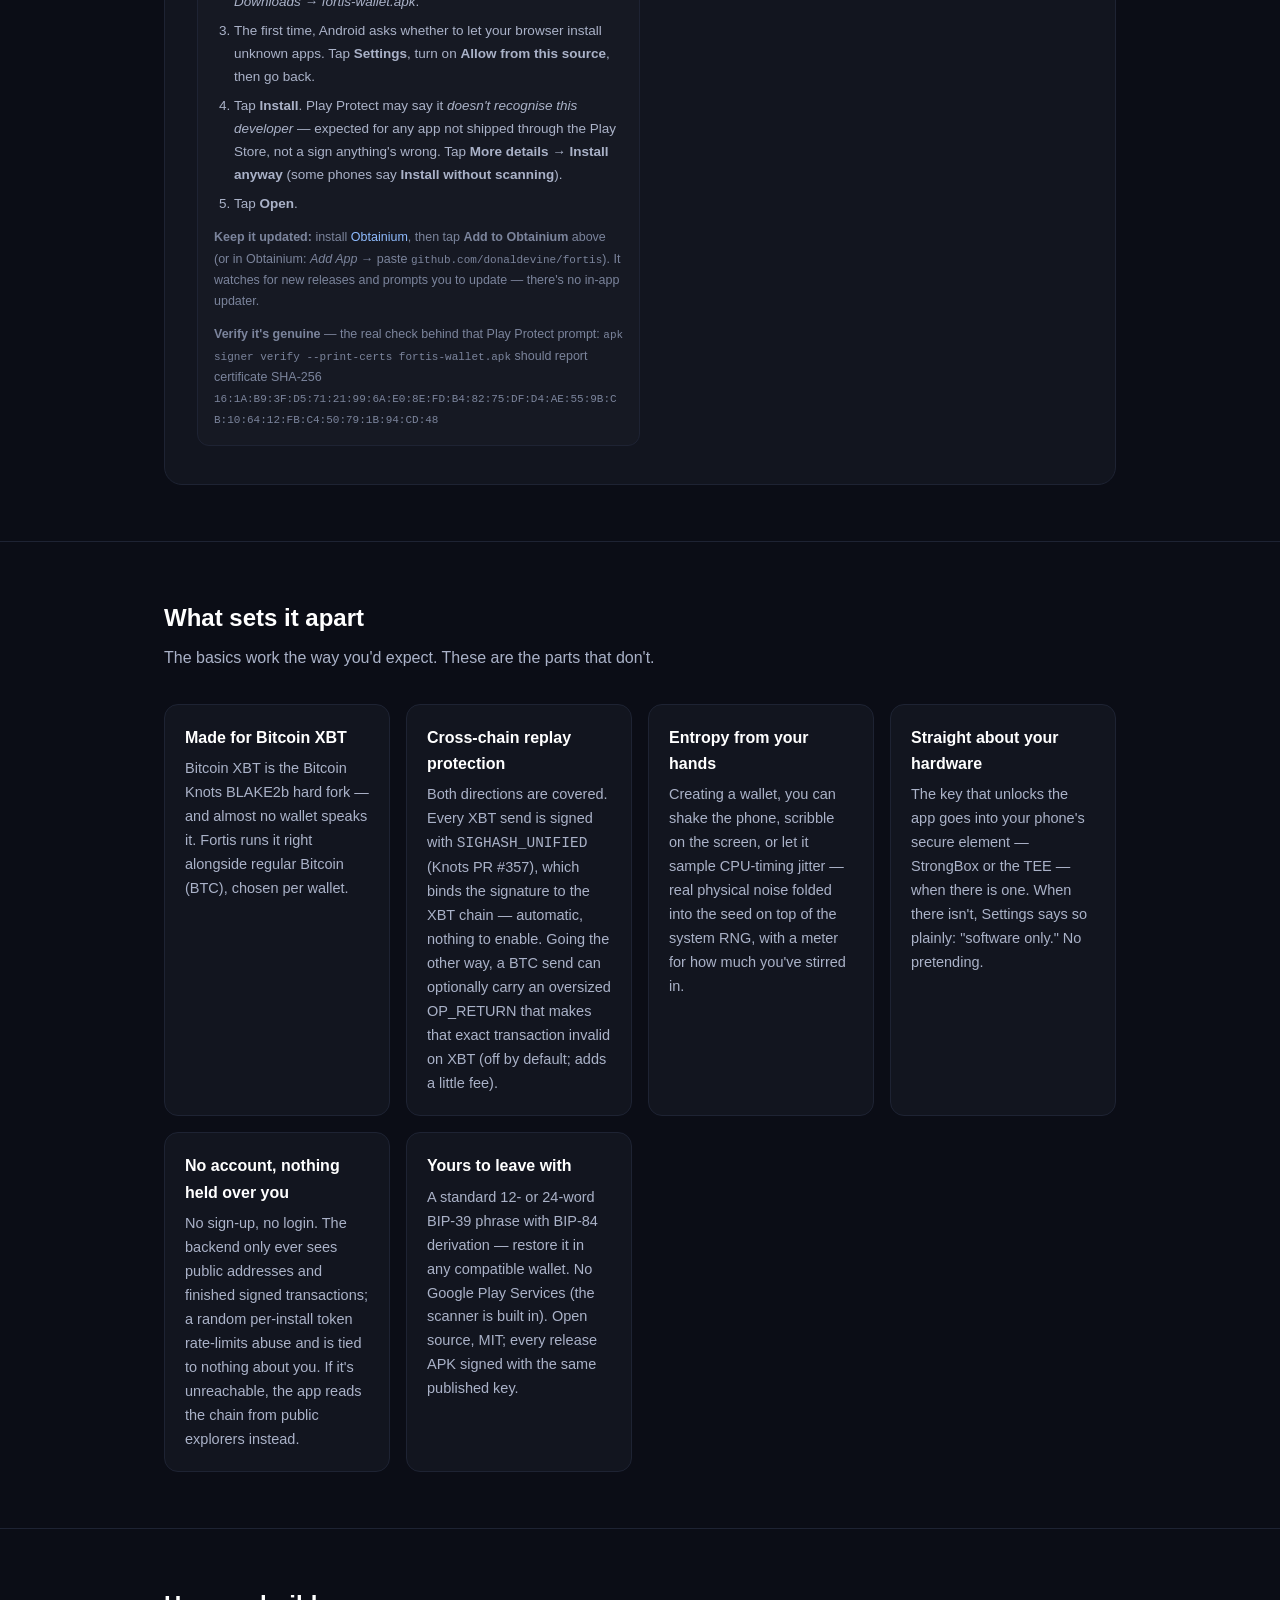
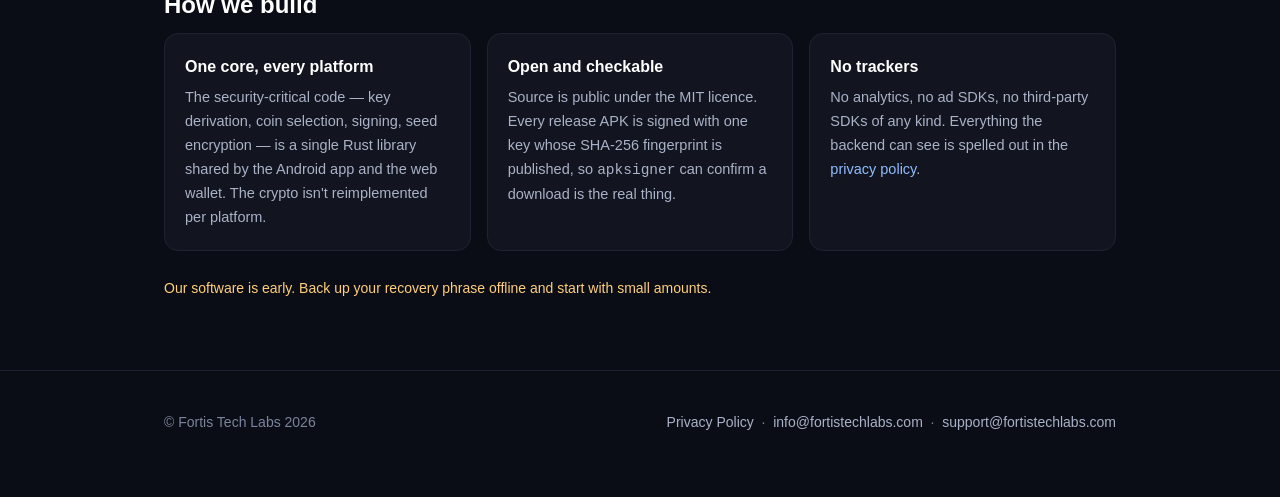
==== commit f7ebe30a: "docs: re-disclose the 1% / 400-sat backend service fee Fee is back on at api.fortistechlabs.com. Rev" ====
--- a/site/index.html
+++ b/site/index.html
@@ -124,7 +124,7 @@
   <div class="wrap">
     <div class="eyebrow">Fortis Tech Labs</div>
     <h1>Tools for Bitcoin self-custody</h1>
-    <p>We build non-custodial software for Bitcoin XBT and Bitcoin BTC — apps that put the keys, and the responsibility that comes with them, in the hands of the people who own the coins. No accounts, no custody, no middleman.</p>
+    <p>We build non-custodial software for Bitcoin XBT and Bitcoin BTC — apps that put the keys, and the responsibility that comes with them, in the hands of the people who own the coins. No accounts, no custody, no one who can move your coins but you.</p>
   </div>
 </header>
 
@@ -145,6 +145,7 @@
           <li>History with a tap-through to a block explorer; approximate USD value</li>
           <li>One unlock — fingerprint, face, or device PIN — opens every wallet</li>
           <li>Phrase and password screens blocked from screenshots, screen recording, and the app switcher</li>
+          <li>A 1% fee (min 400&nbsp;sat) funds the backend — added as a transaction output, shown before you sign</li>
         </ul>
         <div class="dl">
           <a class="primary" href="https://github.com/donaldevine/fortis/releases/latest/download/fortis-wallet.apk">Download APK</a>
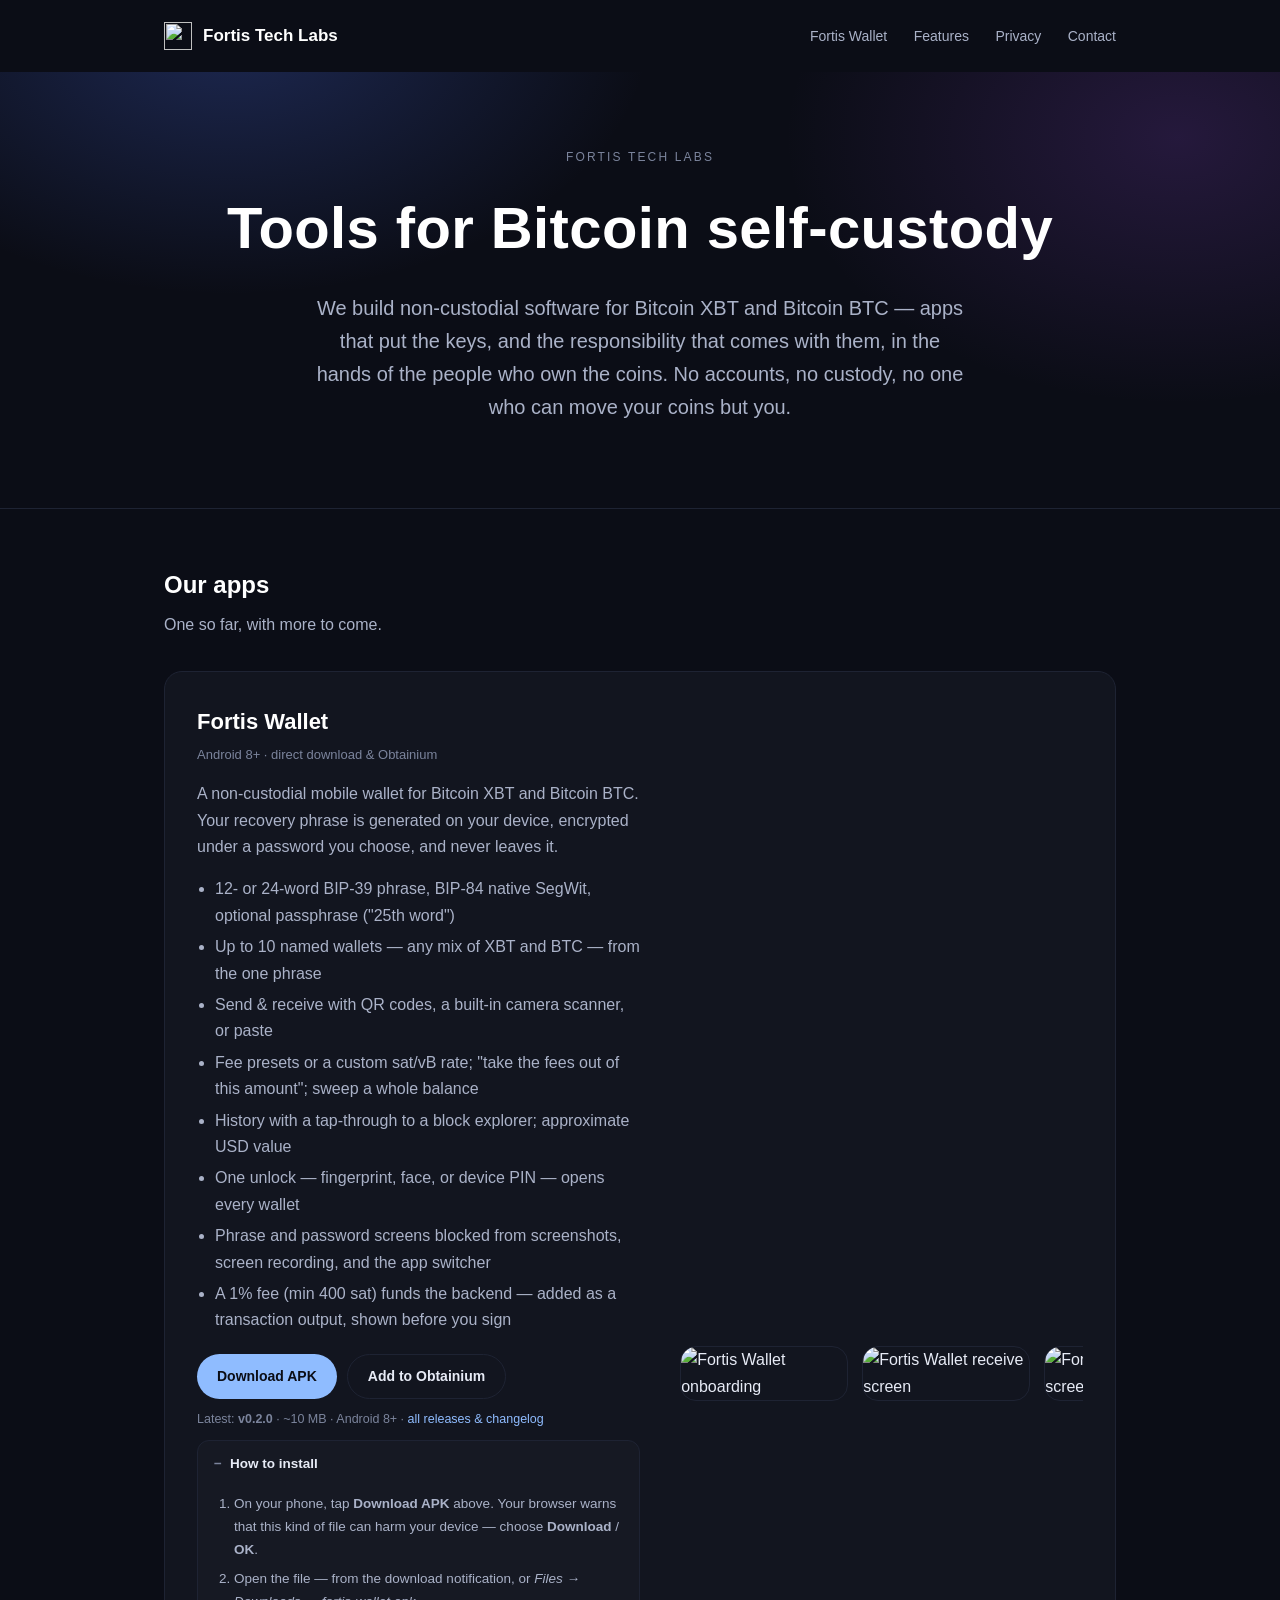
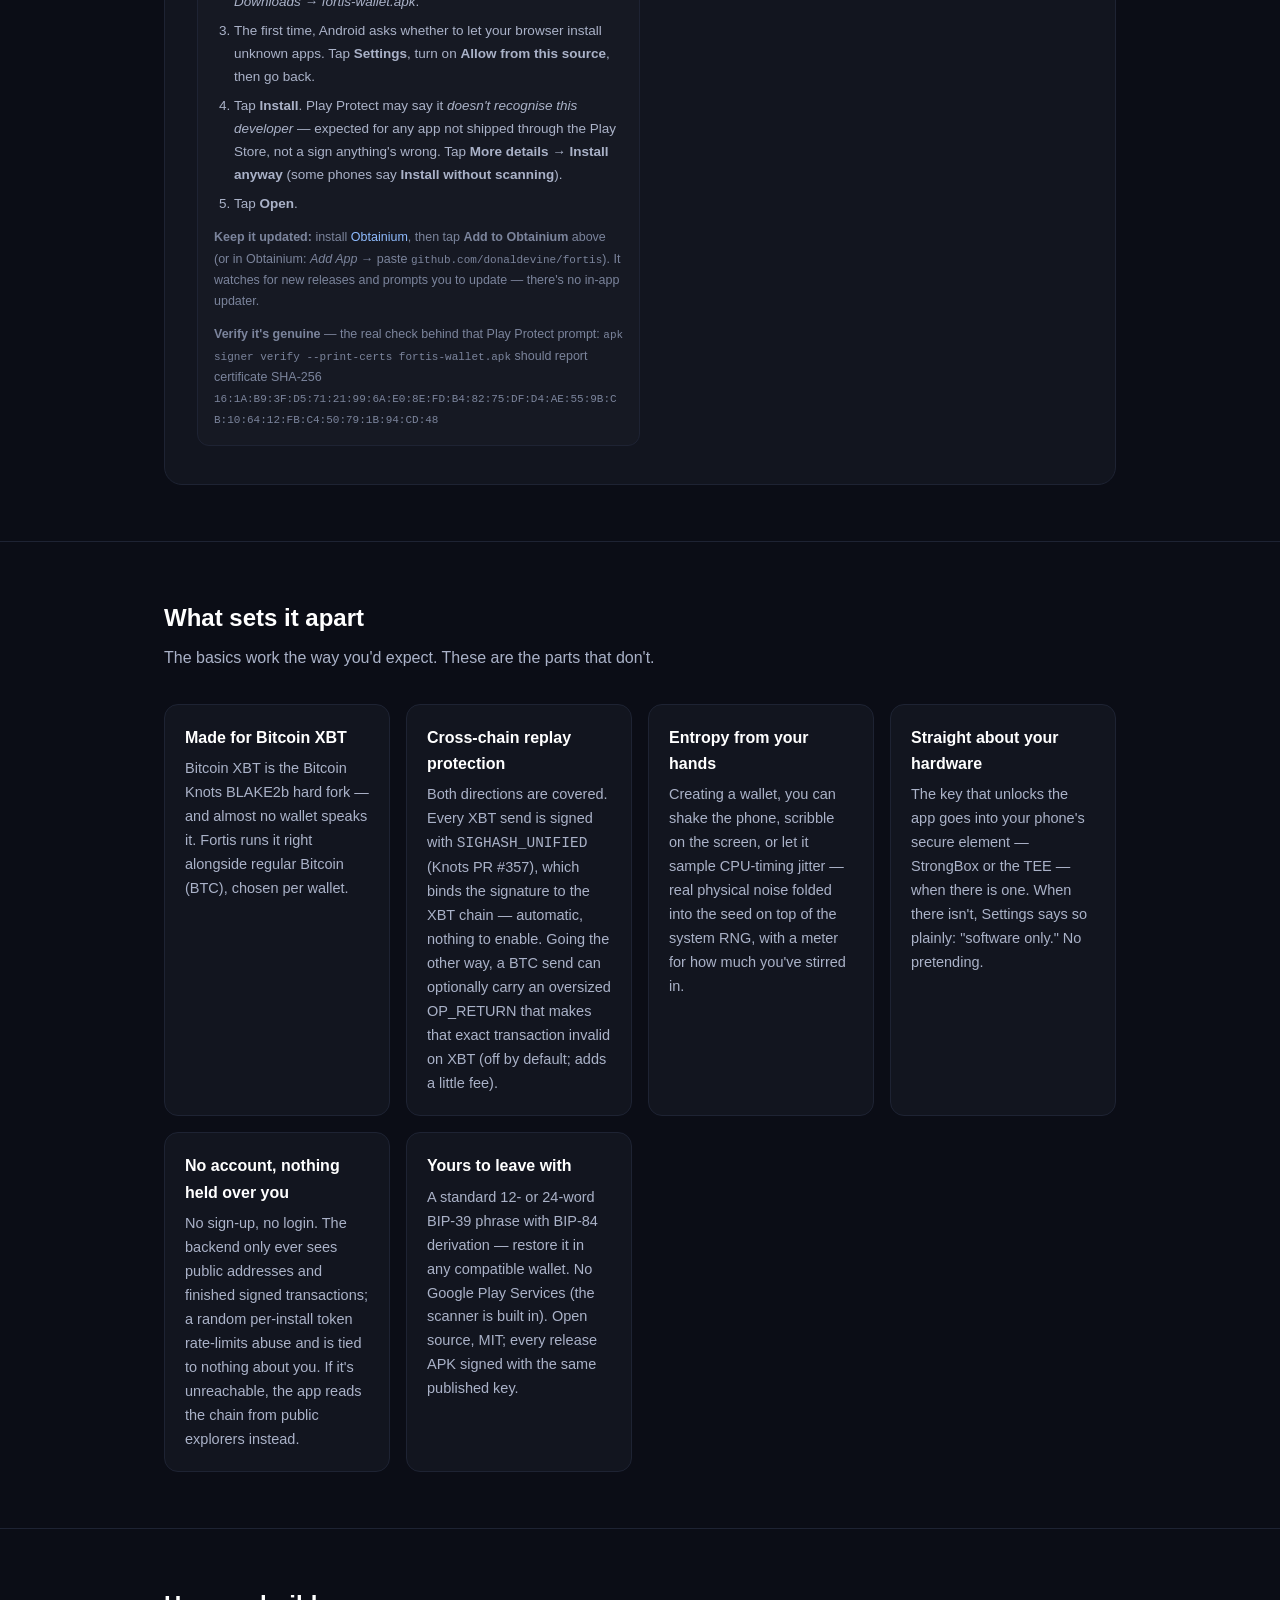
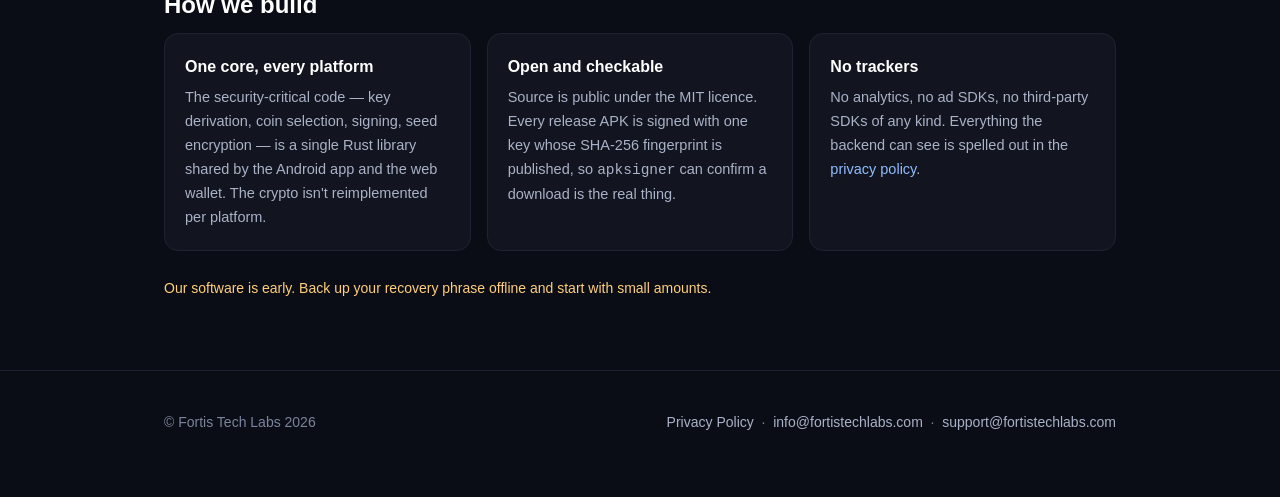
==== commit e793e93b: "site: v0.2.0 (com.fortistechlabs.wallet) Co-Authored-By: Claude Sonnet 5 <noreply@anthropic.com>" ====
--- a/site/index.html
+++ b/site/index.html
@@ -152,7 +152,7 @@
           <a class="secondary" href="https://apps.obtainium.imranr.dev/redirect?r=obtainium%3A%2F%2Fadd%2Fhttps%253A%252F%252Fgithub.com%252Fdonaldevine%252Ffortis" target="_blank" rel="noopener">Add to Obtainium</a>
         </div>
         <p class="dl-note">
-          Latest: <strong>v0.1.2</strong> · ~10&nbsp;MB · Android 8+ ·
+          Latest: <strong>v0.2.0</strong> · ~10&nbsp;MB · Android 8+ ·
           <a href="https://github.com/donaldevine/fortis/releases">all releases &amp; changelog</a>
         </p>
         <details class="install" open>
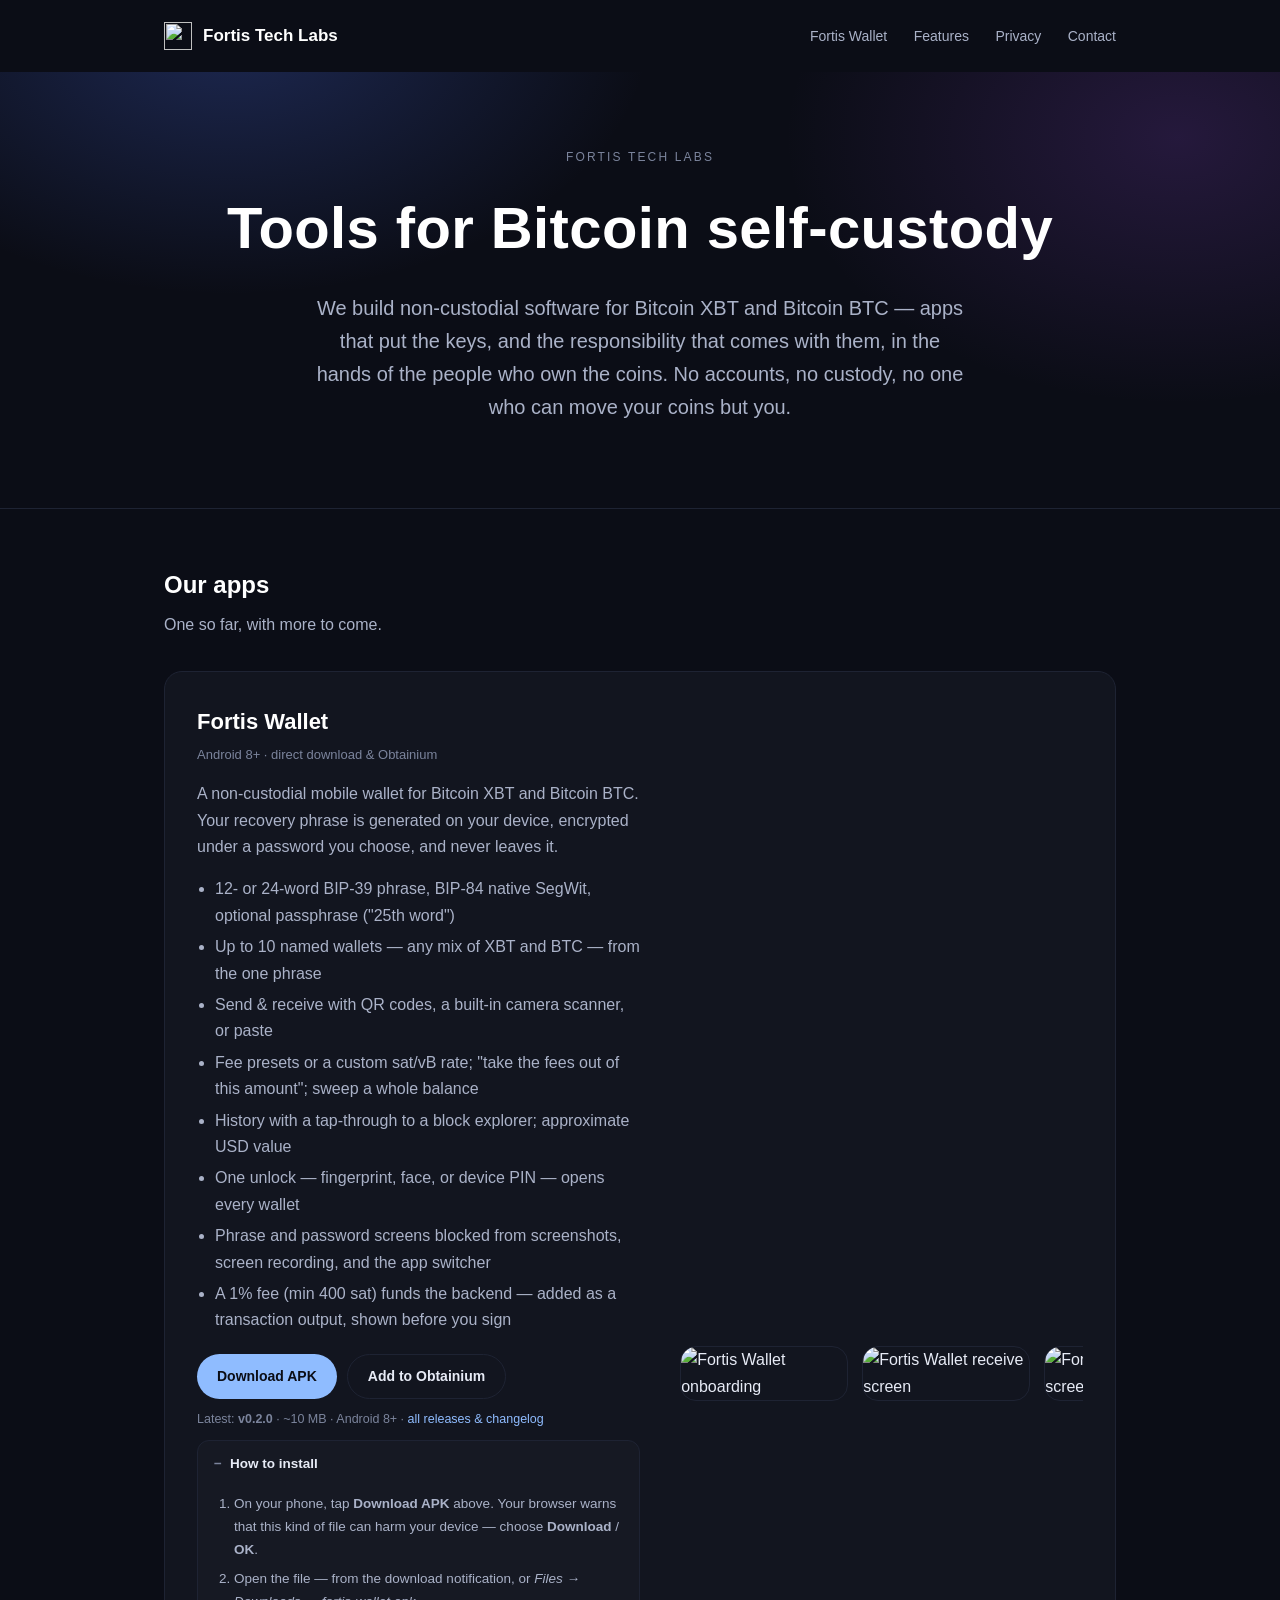
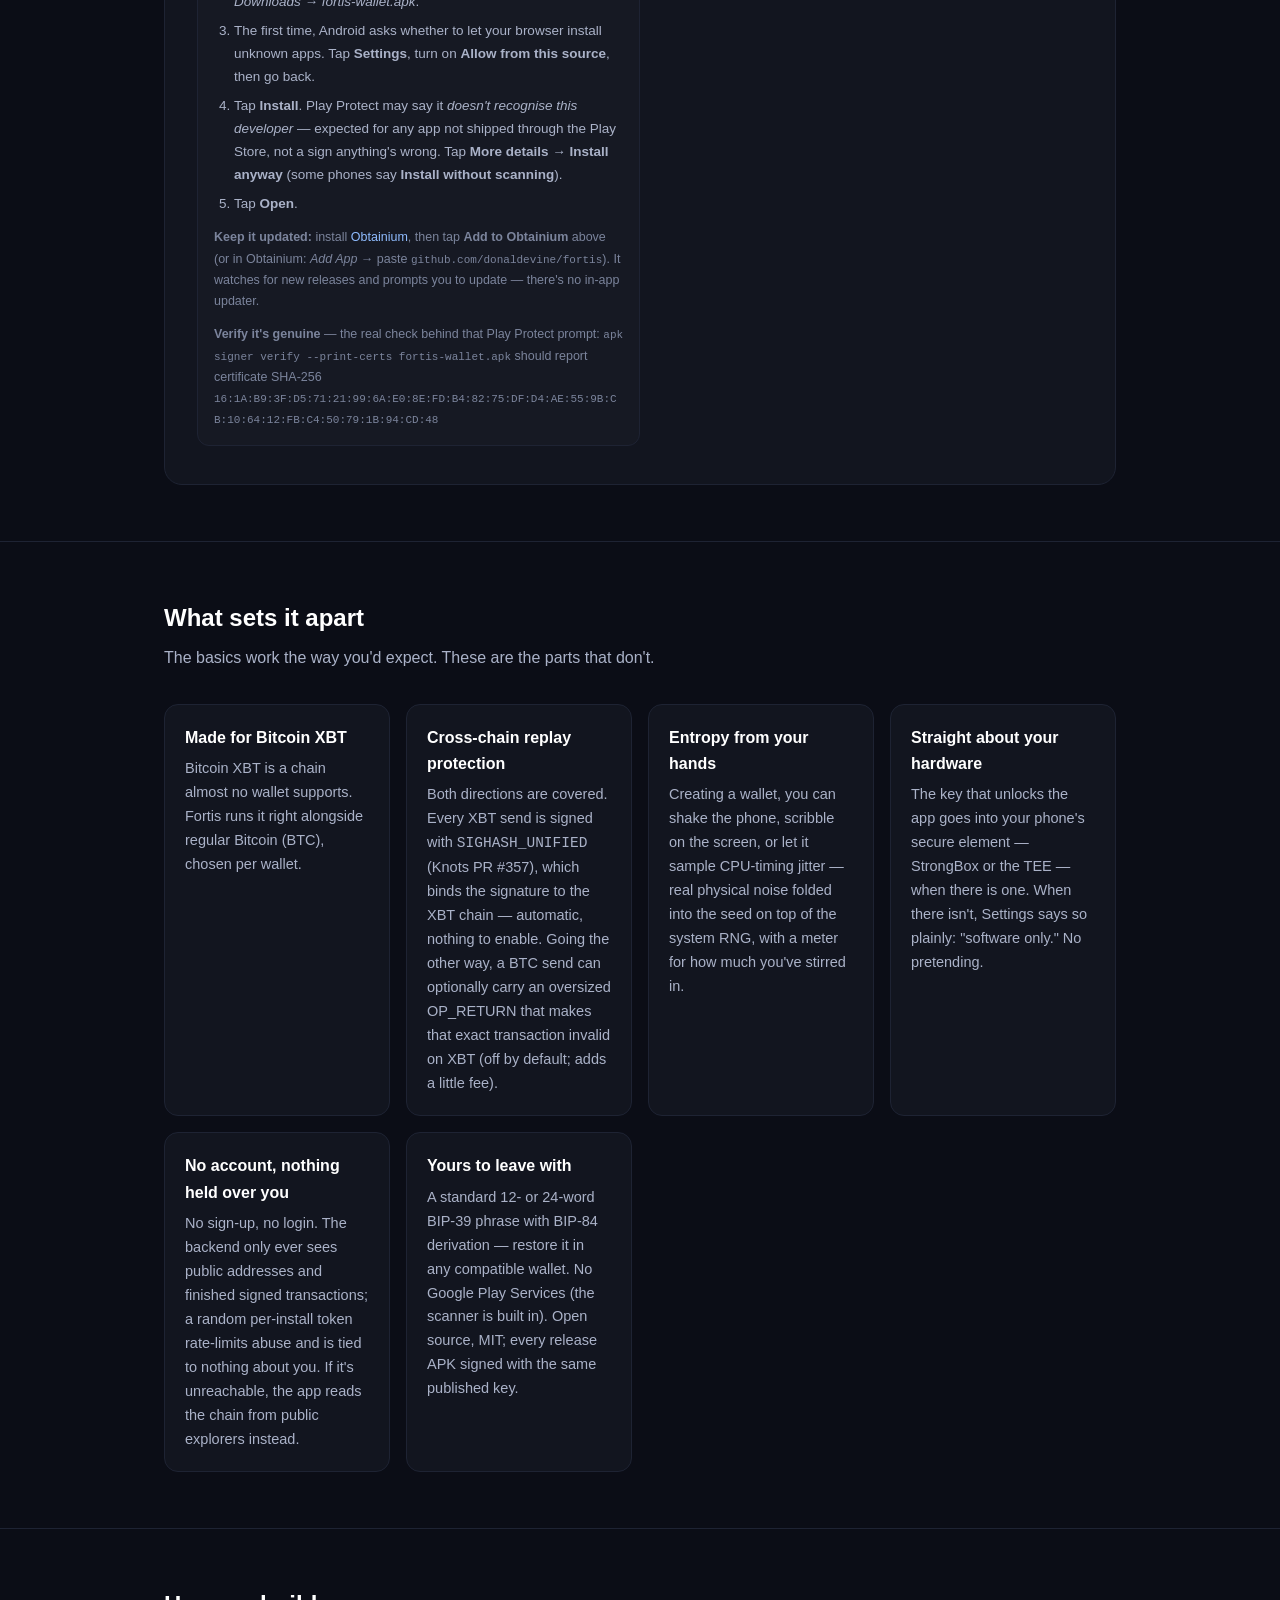
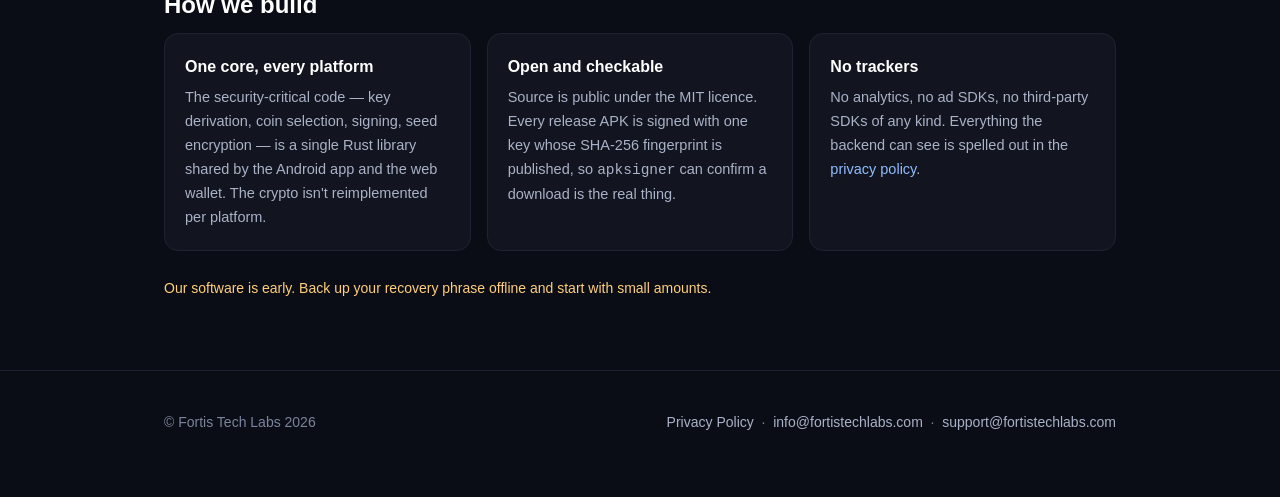
==== commit dd57d3cf: "site: drop "Bitcoin Knots BLAKE2b hard fork" from the XBT card Matches the Zapstore copy change. Kee" ====
--- a/site/index.html
+++ b/site/index.html
@@ -194,7 +194,7 @@
     <div class="grid">
       <div class="feature">
         <h3>Made for Bitcoin XBT</h3>
-        <p>Bitcoin XBT is the Bitcoin Knots BLAKE2b hard fork — and almost no wallet speaks it. Fortis runs it right alongside regular Bitcoin (BTC), chosen per wallet.</p>
+        <p>Bitcoin XBT is a chain almost no wallet supports. Fortis runs it right alongside regular Bitcoin (BTC), chosen per wallet.</p>
       </div>
       <div class="feature">
         <h3>Cross-chain replay protection</h3>
